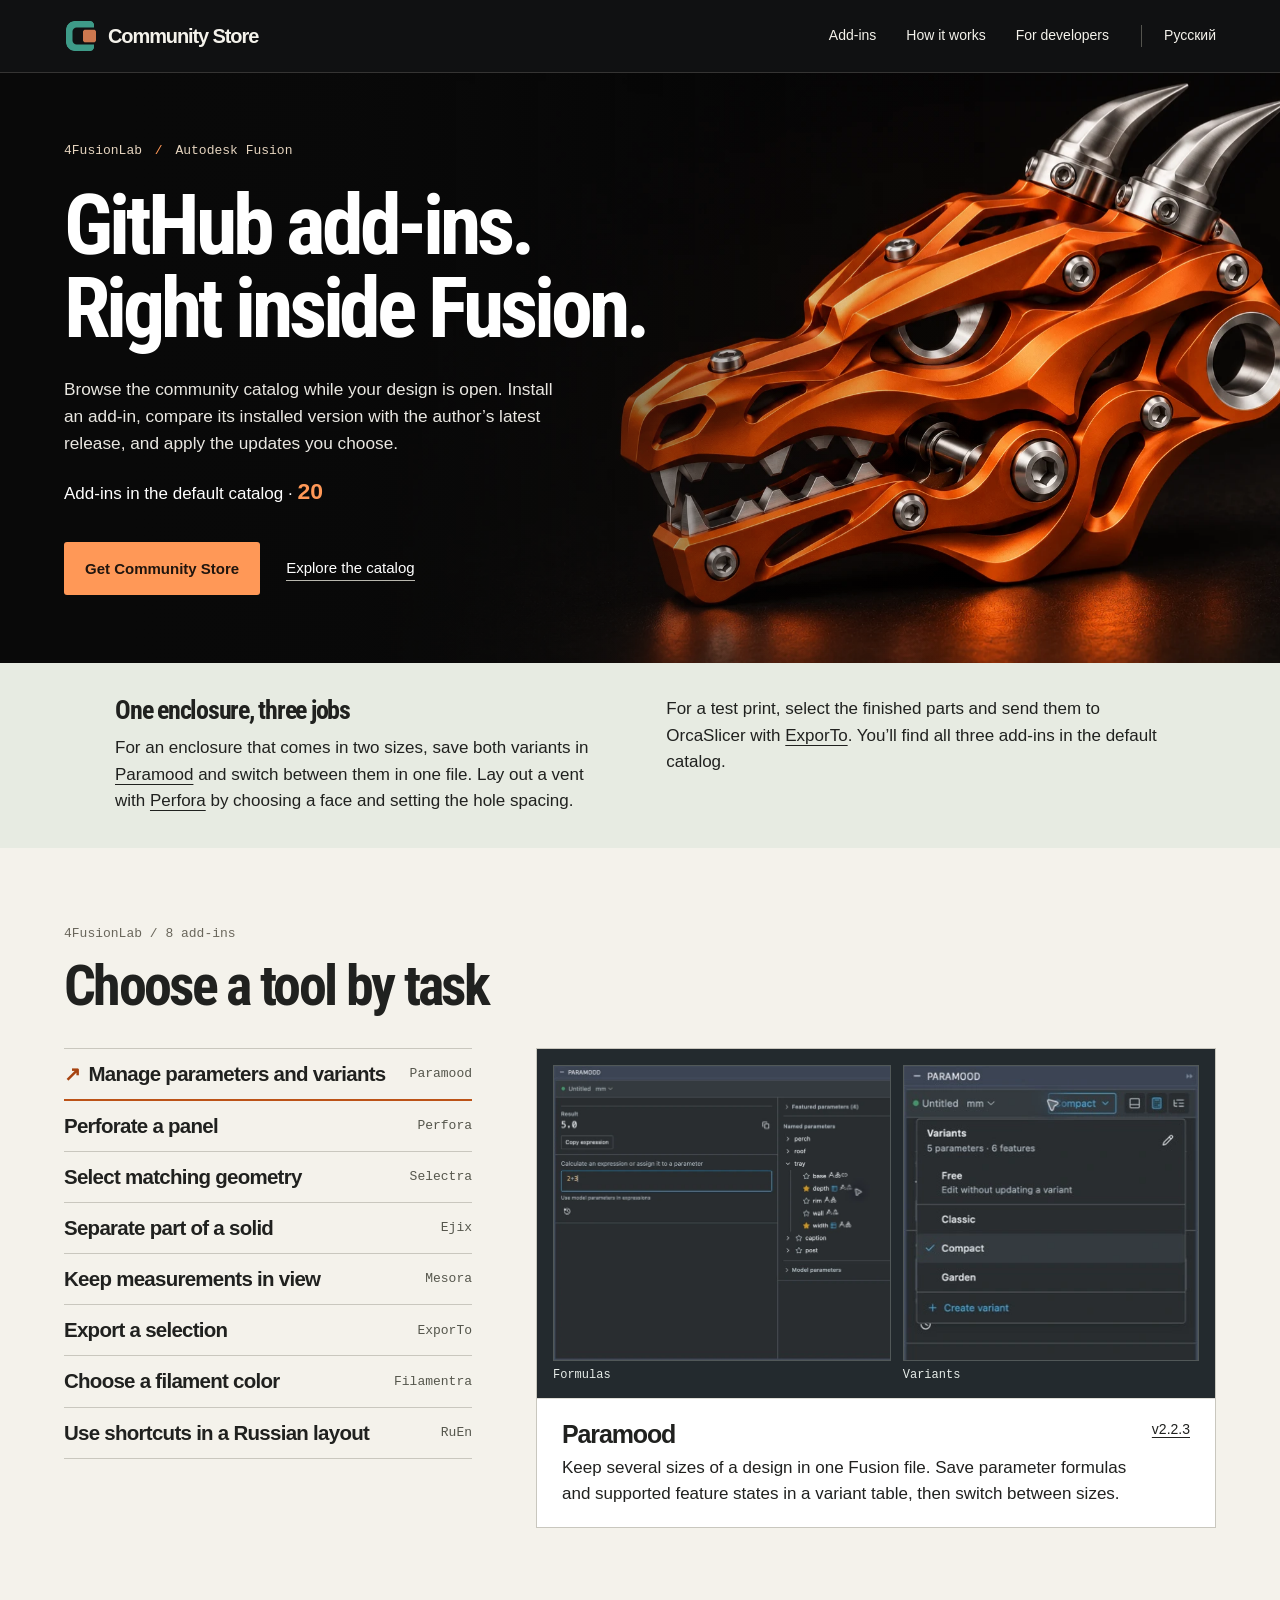
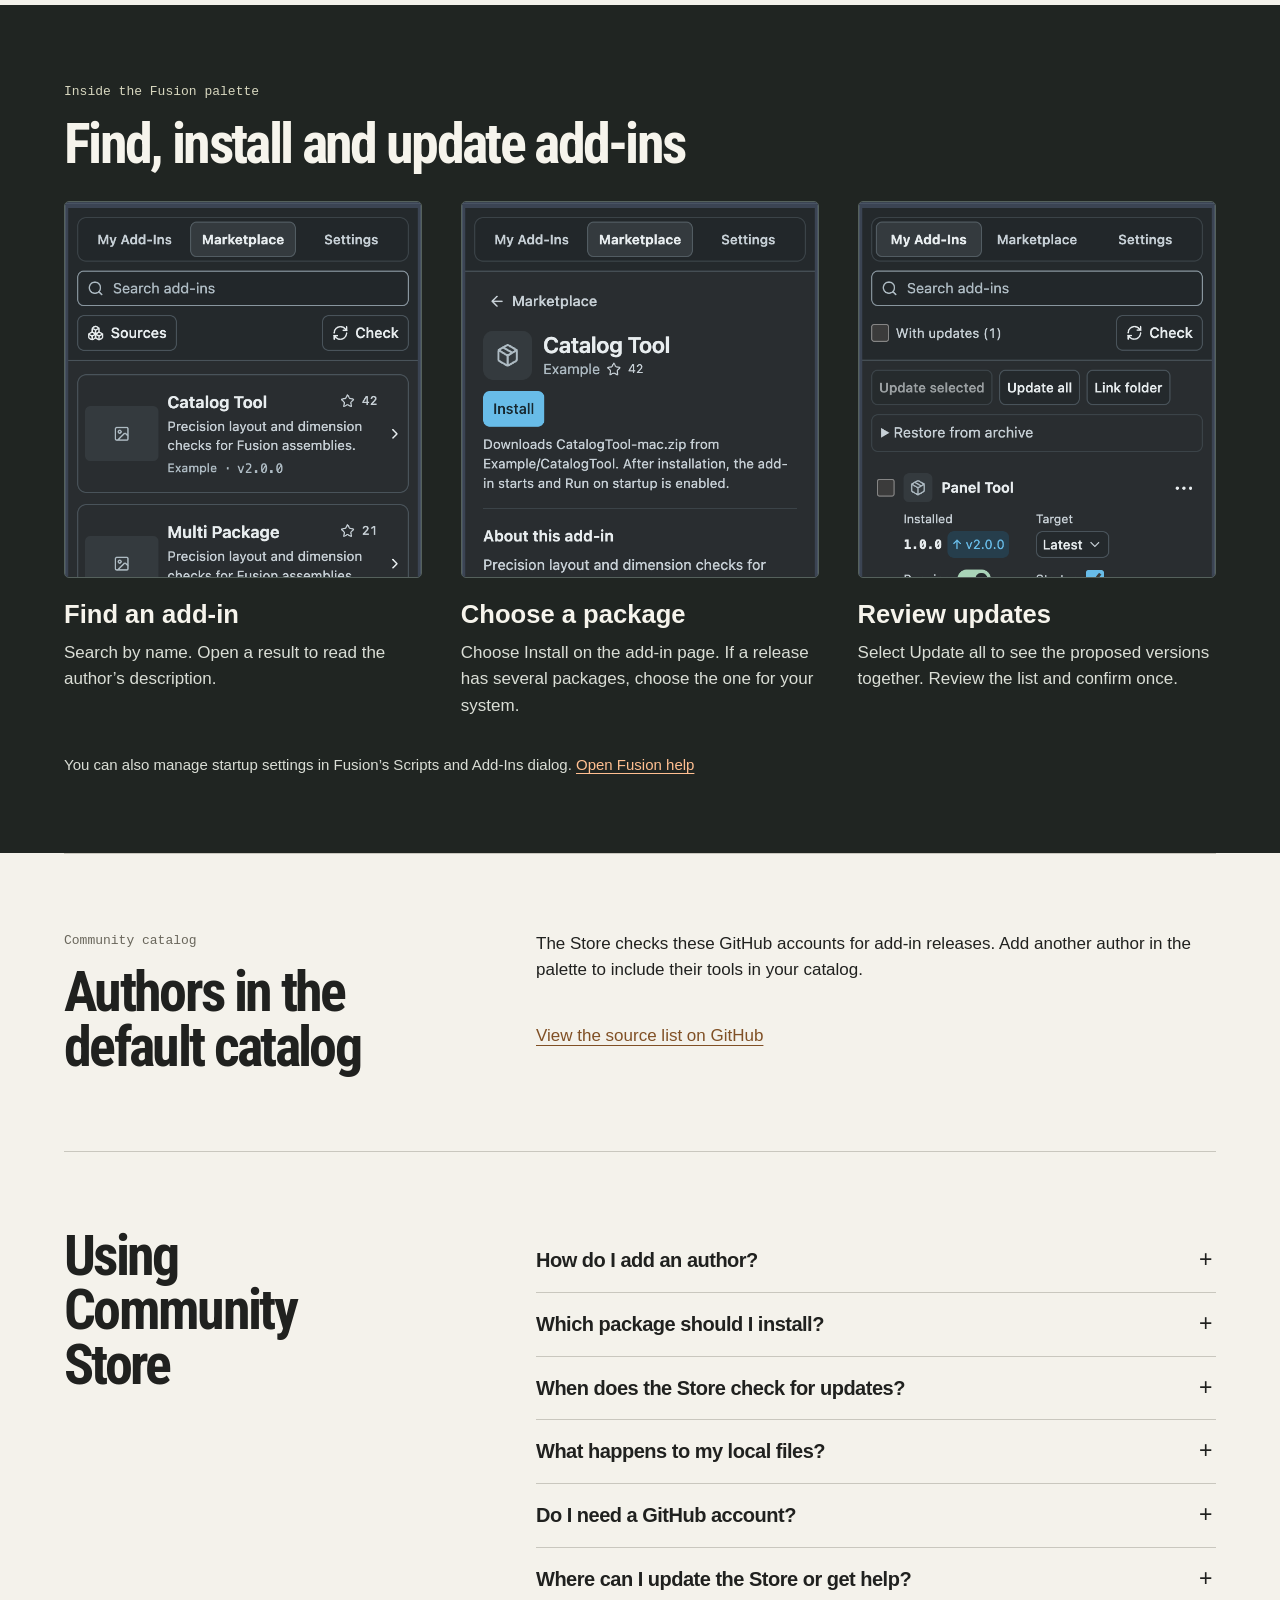
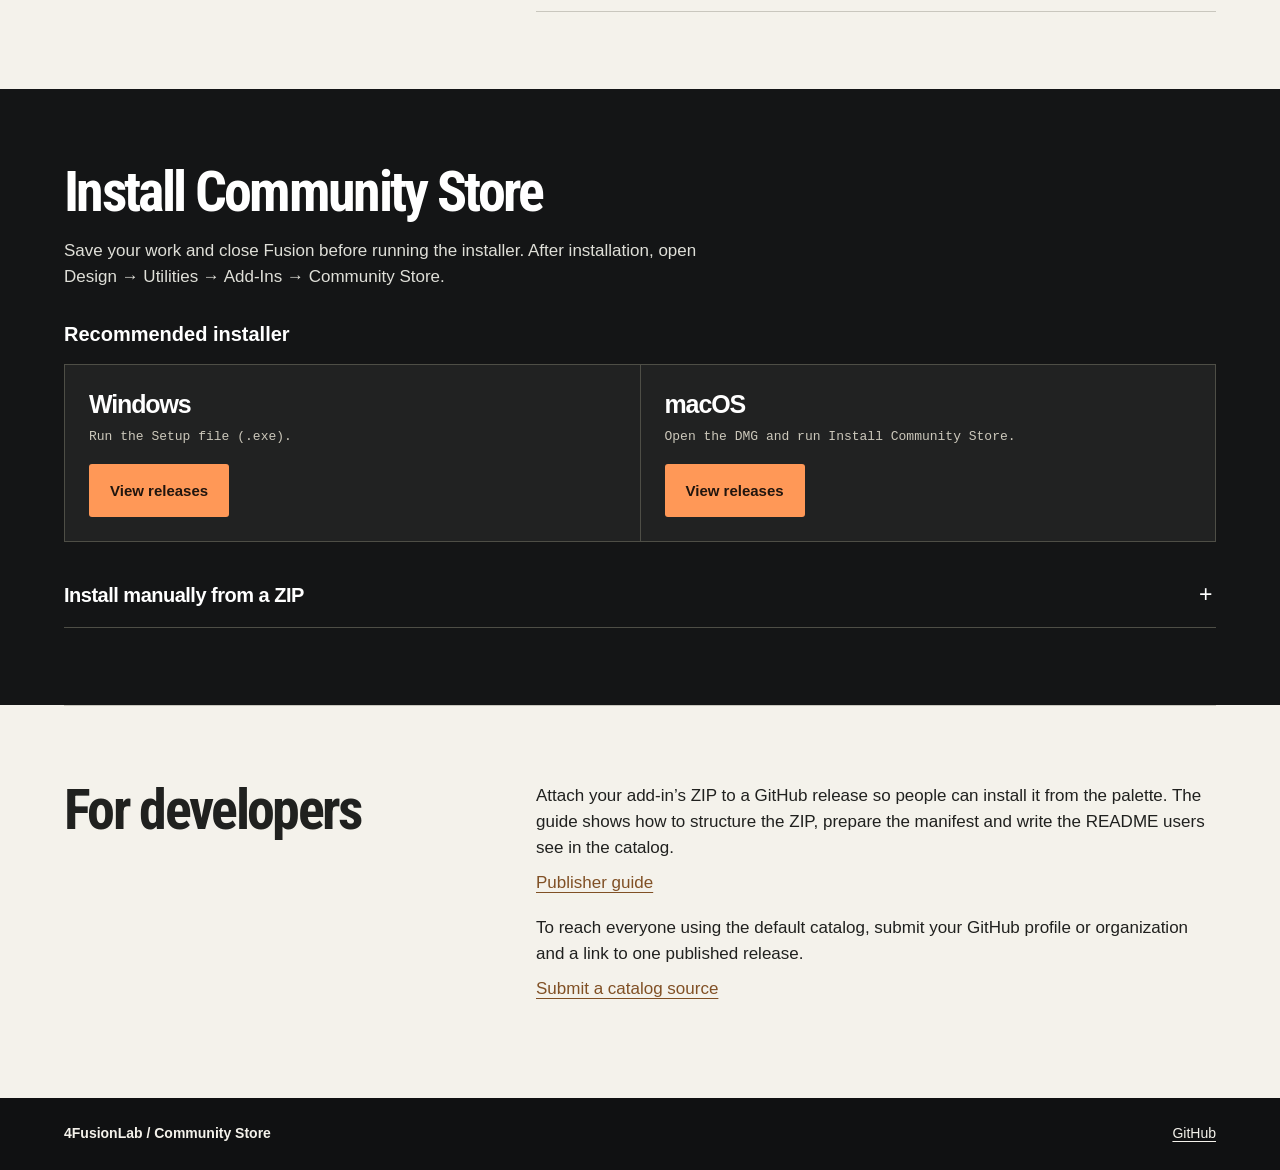
==== docs/pages/index.html @ 81c154c0 "feat!: launch Community Store 1.0" ====
<!doctype html>
<html lang="en">
    <head>
        <meta charset="utf-8" />
        <meta name="viewport" content="width=device-width,initial-scale=1" />
        <title>Community Store — Add-ins for Autodesk Fusion</title>
        <meta
            name="description"
            content="Discover community add-ins for Autodesk Fusion. Install stable releases from GitHub, compare versions and update your tools together in the Community Store palette."
        />
        <link
            rel="canonical"
            href="https://4fusionlab.github.io/CommunityStore/"
        />
        <link
            rel="alternate"
            hreflang="en"
            href="https://4fusionlab.github.io/CommunityStore/"
        />
        <link
            rel="alternate"
            hreflang="ru"
            href="https://4fusionlab.github.io/CommunityStore/ru/"
        />
        <link
            rel="alternate"
            hreflang="x-default"
            href="https://4fusionlab.github.io/CommunityStore/"
        />
        <meta property="og:type" content="website" />
        <meta property="og:locale" content="en_US" />
        <meta
            property="og:title"
            content="Community Store — Add-ins for Autodesk Fusion"
        />
        <meta
            property="og:description"
            content="Discover community add-ins for Autodesk Fusion. Install stable releases from GitHub, compare versions and update your tools together in the Community Store palette."
        />
        <meta
            property="og:url"
            content="https://4fusionlab.github.io/CommunityStore/"
        />
        <meta
            property="og:image"
            content="https://4fusionlab.github.io/CommunityStore/assets/share.jpg"
        />
        <meta name="twitter:card" content="summary_large_image" />
        <link rel="icon" href="assets/mark.png" />
        <link rel="stylesheet" href="style.css" />
        <script defer src="views.js"></script>
        <script type="application/ld+json">
            {
                "@context": "https://schema.org",
                "@type": "SoftwareApplication",
                "name": "Community Store",
                "applicationCategory": "DesignApplication",
                "url": "https://4fusionlab.github.io/CommunityStore/",
                "description": "Discover community add-ins for Autodesk Fusion. Install stable releases from GitHub, compare versions and update your tools together in the Community Store palette.",
                "inLanguage": "en",
                "publisher": {
                    "@type": "Organization",
                    "name": "4FusionLab",
                    "url": "https://github.com/4FusionLab"
                }
            }
        </script>
    </head>
    <body>
        <a class="skip" href="#main">Skip to content</a>
        <header>
            <div class="frame bar">
                <a class="brand" href="./"
                    ><img
                        src="assets/mark.png"
                        alt=""
                        width="34"
                        height="34"
                    />Community Store</a
                >
                <nav>
                    <a href="#tools">Add-ins</a><a href="#why">How it works</a
                    ><a href="#developers">For developers</a>
                </nav>
                <a class="language" href="ru/" hreflang="ru">Русский</a>
            </div>
        </header>
        <main id="main">
            <section class="hero">
                <img
                    class="heroArt"
                    src="assets/dragon-head.webp"
                    width="1536"
                    height="1024"
                    fetchpriority="high"
                    alt=""
                />
                <div class="frame heroContent">
                    <p class="author">
                        4FusionLab <span>/</span> Autodesk Fusion
                    </p>
                    <h1>GitHub add-ins.<br />Right inside Fusion.</h1>
                    <p class="lead">
                        Browse the community catalog while your design is open.
                        Install an add-in, compare its installed version with the
                        author’s latest release, and apply the updates you choose.
                    </p>
                    <p class="catalog-stat">
                        <a href="#sources"
                            >Add-ins in the default catalog ·
                            <strong data-catalog-count>20</strong></a
                        >
                    </p>
                    <div class="actions">
                        <a class="primary" href="#install"
                            >Get Community Store</a
                        ><a href="#community">Explore the catalog</a>
                    </div>
                </div>
            </section>
            <section class="community" id="community">
                <div class="frame block">
                    <div class="directory">
                        <div>
                            <h2>One enclosure, three jobs</h2>
                            <p>
                                For an enclosure that comes in two sizes, save both
                                variants in <a href="#paramood">Paramood</a> and switch between them in one file. Lay out a vent
                                with
                                <a href="#perfora">Perfora</a> by choosing a face and setting the hole spacing.
                            </p>
                        </div>
                        <div>
                            <p>
                                For a test print, select the finished parts and send
                                them to OrcaSlicer with
                                <a href="#exporto">ExporTo</a>. You’ll find all three add-ins in the default
                                catalog.
                            </p>
                        </div>
                    </div>
                </div>
            </section>
            <section class="block frame tools" id="tools">
                <div class="sectionIntro">
                    <p class="label">4FusionLab / 8 add-ins</p>
                    <h2>Choose a tool by task</h2>
                </div>
                <div class="explorer">
                    <div class="choices">
                        <a href="#paramood" data-project="paramood"
                            ><b>Manage parameters and variants</b
                            ><small>Paramood</small></a
                        ><a href="#perfora" data-project="perfora"
                            ><b>Perforate a panel</b><small>Perfora</small></a
                        ><a href="#selectra" data-project="selectra"
                            ><b>Select matching geometry</b
                            ><small>Selectra</small></a
                        ><a href="#ejix" data-project="ejix"
                            ><b>Separate part of a solid</b
                            ><small>Ejix</small></a
                        ><a href="#mesora" data-project="mesora"
                            ><b>Keep measurements in view</b
                            ><small>Mesora</small></a
                        ><a href="#exporto" data-project="exporto"
                            ><b>Export a selection</b><small>ExporTo</small></a
                        ><a href="#filamentra" data-project="filamentra"
                            ><b>Choose a filament color</b
                            ><small>Filamentra</small></a
                        ><a href="#ruen" data-project="ruen"
                            ><b>Use shortcuts in a Russian layout</b
                            ><small>RuEn</small></a
                        >
                    </div>
                    <div class="projects">
                        <article id="paramood" class="project">
                            <div class="paramood-pair">
                                <figure>
                                    <img
                                        loading="lazy"
                                        src="assets/paramood.webp"
                                        alt="Parameter editor"
                                    />
                                    <figcaption>Formulas</figcaption>
                                </figure>
                                <figure>
                                    <img
                                        loading="lazy"
                                        src="assets/paramood-variants.webp"
                                        alt="Saved model variants"
                                    />
                                    <figcaption>Variants</figcaption>
                                </figure>
                            </div>
                            <div class="caption">
                                <div>
                                    <h3>Paramood</h3>
                                    <p>
                                        Keep several sizes of a design in one Fusion
                                        file. Save parameter formulas and supported
                                        feature states in a variant table, then switch
                                        between sizes.
                                    </p>
                                </div>
                                <a
                                    href="https://github.com/4FusionLab/Paramood/releases/tag/v2.2.3"
                                    aria-label="Paramood v2.2.3 release on GitHub"
                                    >v2.2.3</a
                                >
                            </div>
                        </article>
                        <article id="perfora" class="project">
                            <div class="cad">
                                <img
                                    loading="lazy"
                                    src="assets/perfora.webp"
                                    alt="Panel with a repeating perforation pattern"
                                />
                            </div>
                            <div class="caption">
                                <div>
                                    <h3>Perfora</h3>
                                    <p>
                                        Create a ventilation grille on a panel face. Set
                                        the spacing, web thickness and edge clearance,
                                        then compare honeycomb and Voronoi patterns.
                                    </p>
                                </div>
                                <a
                                    href="https://github.com/4FusionLab/Perfora/releases/tag/v1.2.2"
                                    aria-label="Perfora v1.2.2 release on GitHub"
                                    >v1.2.2</a
                                >
                            </div>
                        </article>
                        <article id="selectra" class="project">
                            <div class="cad">
                                <img
                                    loading="lazy"
                                    src="assets/selectra.webp"
                                    alt="Matching geometry selected in Fusion"
                                />
                            </div>
                            <div class="caption">
                                <div>
                                    <h3>Selectra</h3>
                                    <p>
                                        Select the wall of one hole to find similar
                                        faces throughout the model. For contour work,
                                        follow connected edges across bodies to select a
                                        closed loop.
                                    </p>
                                </div>
                                <a
                                    href="https://github.com/4FusionLab/Selectra/releases/tag/v1.1.2"
                                    aria-label="Selectra v1.1.2 release on GitHub"
                                    >v1.1.2</a
                                >
                            </div>
                        </article>
                        <article id="ejix" class="project">
                            <div class="ejixSketch">
                                <canvas
                                    width="740"
                                    height="300"
                                    aria-label="Cube with a half-depth blind pocket and its extracted core"
                                    role="img"
                                ></canvas
                                ><label
                                    >Lift the core out of the pocket<input
                                        data-separation
                                        type="range"
                                        min="0"
                                        max="100"
                                        value="90"
                                /></label>
                            </div>
                            <div class="caption">
                                <div>
                                    <h3>Ejix</h3>
                                    <p>
                                        Extract a solid from a closed profile at a depth
                                        you specify. Here the cut reaches halfway into
                                        the cube, leaving a blind pocket and a matching
                                        core.
                                    </p>
                                </div>
                                <a
                                    href="https://github.com/4FusionLab/Ejix/releases/tag/v1.1.0"
                                    aria-label="Ejix v1.1.0 release on GitHub"
                                    >v1.1.0</a
                                >
                            </div>
                        </article>
                        <article id="mesora" class="project">
                            <div class="graphic mesora" aria-hidden="true">
                                ⌀ 24 <i>mm</i>
                            </div>
                            <div class="caption">
                                <div>
                                    <h3>Mesora</h3>
                                    <p>
                                        Pin reference dimensions to model geometry and
                                        choose which to display. Distances, angles and
                                        diameters update as the model changes.
                                    </p>
                                </div>
                                <a
                                    href="https://github.com/4FusionLab/Mesora/releases/tag/v1.1.1"
                                    aria-label="Mesora v1.1.1 release on GitHub"
                                    >v1.1.1</a
                                >
                            </div>
                        </article>
                        <article id="exporto" class="project">
                            <div class="graphic exporto" aria-hidden="true">
                                STEP <i> / </i> 3MF
                            </div>
                            <div class="caption">
                                <div>
                                    <h3>ExporTo</h3>
                                    <p>
                                        Right-click selected bodies to open a 3MF in
                                        OrcaSlicer, send an STL to Blender or save a
                                        STEP file for another CAD system. Export bodies
                                        together to preserve their relative positions.
                                    </p>
                                </div>
                                <a
                                    href="https://github.com/4FusionLab/ExporTo/releases/tag/v1.2.1"
                                    aria-label="ExporTo v1.2.1 release on GitHub"
                                    >v1.2.1</a
                                >
                            </div>
                        </article>
                        <article id="filamentra" class="project">
                            <div class="graphic filamentra" aria-hidden="true">
                                <span class="swatches"
                                    ><i></i><i></i><i></i><i></i
                                ></span>
                            </div>
                            <div class="caption">
                                <div>
                                    <h3>Filamentra</h3>
                                    <p>
                                        Find a filament color by manufacturer and
                                        product line. Add the appearance to your design
                                        and apply it to selected geometry.
                                    </p>
                                </div>
                                <a
                                    href="https://github.com/4FusionLab/Filamentra/releases/tag/v0.2.0"
                                    aria-label="Filamentra v0.2.0 release on GitHub"
                                    >v0.2.0</a
                                >
                            </div>
                        </article>
                        <article id="ruen" class="project">
                            <div class="graphic ruen" aria-hidden="true">
                                <kbd>Д</kbd> → <kbd>L</kbd>
                            </div>
                            <div class="caption">
                                <div>
                                    <h3>RuEn</h3>
                                    <p>
                                        Press the same physical key to run an assigned
                                        Fusion letter shortcut while typing in Russian.
                                    </p>
                                </div>
                                <a
                                    href="https://github.com/4FusionLab/RuEn/releases/tag/v1.1.2"
                                    aria-label="RuEn v1.1.2 release on GitHub"
                                    >v1.1.2</a
                                >
                            </div>
                        </article>
                    </div>
                </div>
            </section>
            <section class="band" id="why">
                <div class="frame block">
                    <p class="label">Inside the Fusion palette</p>
                    <h2>Find, install and update add-ins</h2>
                    <div class="palette-tour">
                        <figure>
                            <div class="palette-frame">
                                <img
                                    loading="lazy"
                                    src="assets/palette-catalog-en.webp"
                                    width="640"
                                    height="750"
                                    alt="Catalog search results in the Fusion palette"
                                />
                            </div>
                            <figcaption>
                                <h3>Find an add-in</h3>
                                <p>
                                    Search by name. Open a result to read the
                                    author’s description.
                                </p>
                            </figcaption>
                        </figure>
                        <figure>
                            <div class="palette-frame">
                                <img
                                    loading="lazy"
                                    src="assets/palette-single-install-en.webp"
                                    width="640"
                                    height="705"
                                    alt="Add-in details and installation controls"
                                />
                            </div>
                            <figcaption>
                                <h3>Choose a package</h3>
                                <p>
                                    Choose Install on the add-in page. If a
                                    release has several packages, choose the one
                                    for your system.
                                </p>
                            </figcaption>
                        </figure>
                        <figure>
                            <div class="palette-frame">
                                <img
                                    loading="lazy"
                                    src="assets/palette-installed-en.webp"
                                    width="640"
                                    height="765"
                                    alt="Installed add-ins with versions and startup settings"
                                />
                            </div>
                            <figcaption>
                                <h3>Review updates</h3>
                                <p>
                                    Select Update all to see the proposed versions
                                    together. Review the list and confirm once.
                                </p>
                            </figcaption>
                        </figure>
                    </div>
                    <p class="native-note">
                        You can also manage startup settings in Fusion’s Scripts and
                        Add-Ins dialog.
                        <a
                            href="https://help.autodesk.com/cloudhelp/ENU/Fusion-Model/files/SLD-ADD-IN-TOOLS.htm"
                            >Open Fusion help</a
                        >
                    </p>
                </div>
            </section>
            <section class="frame block info" id="sources">
                <div>
                    <p class="label">Community catalog</p>
                    <h2>Authors in the default catalog</h2>
                </div>
                <div>
                    <p>
                        The Store checks these GitHub accounts for add-in releases.
                        Add another author in the palette to include their tools in
                        your catalog.
                    </p>
                    <ul data-owners></ul>
                    <a
                        data-source-config
                        href="https://raw.githubusercontent.com/4FusionLab/CommunityStore/refs/heads/main/trusted-stores.json"
                        >View the source list on GitHub</a
                    >
                </div>
            </section>
            <section class="frame block info">
                <div><h2>Using Community Store</h2></div>
                <div>
                    <details>
                        <summary>How do I add an author?</summary>
                        <p>
                            Paste a GitHub profile, organization or repository URL
                            into Sources. Any of these connects the entire account.
                            Browse its add-ins, screenshots and READMEs in the
                            palette.
                        </p>
                    </details>
                    <details>
                        <summary>Which package should I install?</summary>
                        <p>
                            Choose a stable release. The palette marks packages for
                            your operating system and checks the digest, version and
                            add-in ID where available. You can open prereleases on
                            GitHub.
                        </p>
                    </details>
                    <details>
                        <summary>When does the Store check for updates?</summary>
                        <p>
                            By default, the Store checks at Fusion startup and every
                            30 minutes, even with the palette closed. Change the
                            interval in Settings. When you apply updates, you can see
                            the result for each add-in.
                        </p>
                    </details>
                    <details>
                        <summary>What happens to my local files?</summary>
                        <p>
                            Updating a Store-managed add-in backs up its previous
                            folder. Unlinking a repository leaves its files in place.
                            To recover an archived add-in, copy its folder to a
                            permanent location and link it again in Fusion.
                        </p>
                    </details>
                    <details>
                        <summary>Do I need a GitHub account?</summary>
                        <p>
                            You can browse, install and update public add-ins while
                            signed out. Signing in uses your account’s GitHub API
                            quota.
                        </p>
                    </details>
                    <details>
                        <summary>Where can I update the Store or get help?</summary>
                        <p>
                            Open Settings to check for Store updates, export
                            diagnostic logs or replay the first-run guide. To report
                            a problem with an add-in or source, open its entry in the
                            palette.
                        </p>
                    </details>
                </div>
            </section>
            <section id="install" class="installBand">
                <div class="frame block">
                    <h2>Install Community Store</h2>
                    <p>
                        Save your work and close Fusion before running the
                        installer. After installation, open Design → Utilities →
                        Add-Ins → Community Store.
                    </p>
                    <h3 class="method">Recommended installer</h3>
                    <div class="downloads">
                        <div class="platform">
                            <strong>Windows</strong
                            ><small>Run the Setup file (.exe).</small
                            ><a
                                href="https://github.com/4FusionLab/CommunityStore/releases"
                                data-installer="CommunityStore-Windows-Setup.exe"
                                data-download="Download EXE"
                                >View releases</a
                            >
                        </div>
                        <div class="platform">
                            <strong>macOS</strong
                            ><small
                                >Open the DMG and run Install Community
                                Store.</small
                            ><a
                                href="https://github.com/4FusionLab/CommunityStore/releases"
                                data-installer="CommunityStore-macOS.dmg"
                                data-download="Download DMG"
                                >View releases</a
                            >
                        </div>
                    </div>

                    <details class="manual-guide">
                        <summary>Install manually from a ZIP</summary>
                        <ol>
                            <li>
                                <strong>Unpack the archive</strong
                                ><span
                                    >Download the Community Store ZIP attached to a
                                    stable release. Extract it to a permanent
                                    location.</span
                                >
                            </li>
                            <li>
                                <strong>Link the folder in Fusion</strong
                                ><span
                                    >Open
                                    <b
                                        >Utilities → Add-Ins → Scripts and
                                        Add-Ins</b
                                    >. Click <b>+</b> and select the
                                    <code>CommunityStore</code> folder
                                    containing
                                    <code>CommunityStore.manifest</code> and
                                    <code>CommunityStore.py</code>.</span
                                >
                            </li>
                            <li>
                                <strong>Start the Store</strong
                                ><span
                                    >Click <b>Run</b> and enable
                                    <b>Run on Startup</b>. Open Community Store from the Add-Ins panel in
                                    Design.</span
                                >
                            </li>
                        </ol>
                        <a
                            class="manualZip"
                            data-zip
                            href="https://github.com/4FusionLab/CommunityStore/releases"
                            >Find the ZIP on GitHub</a
                        >
                    </details>
                </div>
            </section>
            <div class="frame">
                <section
                    class="info block"
                    id="developers"
                    aria-labelledby="developers-title"
                >
                    <div>
                        <h2 id="developers-title">For developers</h2>
                    </div>
                    <div>
                        <p>
                            Attach your add-in’s ZIP to a GitHub release so people
                            can install it from the palette. The guide shows how to
                            structure the ZIP, prepare the manifest and write the
                            README users see in the catalog.
                        </p>
                        <a href="publisher.html">Publisher guide</a>
                        <p>
                            To reach everyone using the default catalog, submit your
                            GitHub profile or organization and a link to one
                            published release.
                        </p>
                        <a
                            href="https://github.com/4FusionLab/CommunityStore/issues/new?template=request-source.yml"
                            >Submit a catalog source</a
                        >
                    </div>
                </section>
            </div>
        </main>
        <footer>
            <div class="frame bar">
                <b>4FusionLab / Community Store</b
                ><a href="https://github.com/4FusionLab/CommunityStore"
                    >GitHub</a
                >
            </div>
        </footer>
    </body>
</html>
---- docs/pages/style.css ----
@font-face {
    font-family: Workshop;
    src: url(assets/condensed.ttf) format("truetype");
    font-weight: 700;
    font-display: swap;
}
:root {
    --black: #101112;
    --cream: #f4f2eb;
    --orange: #ff9857;
    --line: #c9c7be;
    --ink: #20211f;
    --frame: 1350px;
    scroll-behavior: smooth;
    color: var(--ink);
    background: var(--cream);
    font:
        17px/1.55 "Helvetica Neue",
        Arial,
        sans-serif;
}
* {
    box-sizing: border-box;
}
body,
h1,
h2,
h3,
p,
figure {
    margin: 0;
}
img {
    max-width: 100%;
    display: block;
}
a {
    color: inherit;
    text-underline-offset: 0.22em;
}
button,
a,
summary {
    -webkit-tap-highlight-color: transparent;
}
a:focus-visible,
summary:focus-visible,
button:focus-visible {
    outline: 3px solid #3988ff;
    outline-offset: 4px;
}
.skip {
    position: absolute;
    z-index: 10;
    top: -90px;
    background: white;
    padding: 10px;
}
.skip:focus {
    top: 0;
}
.frame {
    width: min(90%, var(--frame));
    margin-inline: auto;
}
.bar {
    display: flex;
    align-items: center;
    min-height: 72px;
    gap: 32px;
}
header,
footer {
    background: var(--black);
    color: var(--cream);
}
header {
    border-bottom: 1px solid #353433;
}
.brand {
    display: flex;
    align-items: center;
    gap: 10px;
    font-size: 20px;
    letter-spacing: -0.055em;
    font-weight: 650;
    text-decoration: none;
}
nav {
    margin-left: auto;
    display: flex;
    gap: 30px;
}
nav a,
.language {
    font-size: 14px;
    text-decoration: none;
}
.language {
    padding-left: 22px;
    border-left: 1px solid #54544e;
}
nav a:hover,
.language:hover,
.actions > a:hover {
    text-decoration: underline;
}
.hero {
    background: #080808;
    color: white;
    position: relative;
    overflow: hidden;
    isolation: isolate;
}
.heroArt {
    position: absolute;
    right: -2%;
    top: 0;
    width: 74%;
    height: 100%;
    object-fit: cover;
    object-position: 55% 52%;
    z-index: -2;
    transform: translate3d(var(--px, 0px), var(--py, 0px), 0) scale(1.035);
    transition: transform 0.65s ease-out;
    animation: develop 1.35s ease-out;
}
.hero:after {
    content: "";
    position: absolute;
    inset: 0;
    z-index: -1;
    background: linear-gradient(
        90deg,
        #090909 10%,
        rgba(9, 9, 9, 0.96) 28%,
        rgba(9, 9, 9, 0.83) 36%,
        rgba(9, 9, 9, 0.18) 60%,
        transparent 77%
    );
}
.heroContent {
    min-height: clamp(590px, 46vw, 730px);
    display: flex;
    align-items: flex-start;
    justify-content: center;
    flex-direction: column;
    padding-block: 65px;
}
.author,
.label,
.status,
.choices small,
.platform small {
    font:
        13px/1.5 ui-monospace,
        SFMono-Regular,
        Consolas,
        monospace;
}
.author {
    color: #e5d4bf;
}
.author span {
    color: var(--orange);
    padding: 0 5px;
}
h1,
h2 {
    font-family: Workshop, "Arial Narrow", Arial, sans-serif;
    font-weight: 700;
    line-height: 0.98;
    letter-spacing: -0.048em;
    text-wrap: balance;
}
h1 {
    font-size: clamp(62px, 6.6vw, 104px);
    margin: 25px 0;
    animation: arrive 0.75s both;
}
.lead {
    max-width: 34em;
    width: 44%;
    color: #e9e7e1;
    font-size: clamp(16px, 1.35vw, 21px);
    animation: arrive 0.8s 0.08s both;
}
.actions {
    display: flex;
    flex-wrap: wrap;
    align-items: center;
    gap: 26px;
    margin-top: 32px;
    font-size: 15px;
    animation: arrive 0.8s 0.15s both;
}
.primary,
.platform a {
    display: inline-block;
    text-decoration: none;
    background: var(--orange);
    color: #20150e;
    padding: 15px 21px;
    border-radius: 3px;
    font-weight: 650;
}
.actions > a + a {
    text-decoration: none;
}
.primary:hover,
.platform a:hover {
    background: #ffb684;
}
.block,
.contrast {
    padding-block: clamp(52px, 6vw, 98px);
}
.label {
    color: #69665b;
    margin-bottom: 15px;
}
h2 {
    font-size: clamp(42px, 4.35vw, 72px);
}
.explorer,
.contrast,
.info {
    display: grid;
    grid-template-columns: minmax(0, 0.75fr) minmax(0, 1.25fr);
    gap: clamp(25px, 5vw, 100px);
}
.explorer {
    margin-top: 34px;
    align-items: start;
}
.choices {
    border-top: 1px solid var(--line);
}
.choices a {
    display: grid;
    grid-template-columns: 1fr auto;
    gap: 7px;
    align-items: center;
    padding: 20px 0;
    border-bottom: 1px solid var(--line);
    text-decoration: none;
    position: relative;
}
.choices b {
    font-size: clamp(18px, 1.6vw, 26px);
    line-height: 1.18;
    letter-spacing: -0.035em;
}
.choices small {
    color: #55564c;
}
.choices a[aria-current="true"] {
    border-bottom: 2px solid #bc5317;
}
.choices a[aria-current="true"] b:before {
    content: "↗";
    color: #a64310;
    margin-right: 0.4em;
}
.project {
    background: #fff;
    border: 1px solid var(--line);
}
.project + .project {
    margin-top: 16px;
}
.project[hidden] {
    display: none;
}
.project:where(:not([hidden])) {
    animation: reveal 0.38s ease-out;
}
.cad {
    background: white;
    overflow: hidden;
}
.cad img {
    width: 100%;
    height: clamp(245px, 23vw, 370px);
    object-fit: contain;
    transition: transform 0.55s;
}
.cad:hover img {
    transform: scale(1.045);
}
.caption {
    display: flex;
    gap: 20px;
    align-items: flex-start;
    padding: 20px 25px;
    border-top: 1px solid #deddd6;
}
.caption h3,
.argument h3,
.platform strong {
    font-size: 25px;
    line-height: 1.2;
    letter-spacing: -0.045em;
}
.caption p {
    margin-top: 6px;
}
.caption a {
    margin-left: auto;
    white-space: nowrap;
    font-size: 14px;
}
.band {
    background: #202522;
    color: #f6f4ec;
}
.band .label {
    color: #d7d7bf;
}
.argument > p {
    max-width: 56ch;
    margin-top: 10px;
    color: #daded6;
}
.argument > a {
    font-size: 14px;
    display: inline-block;
    margin-top: 10px;
    color: #b8d3c0;
}
.argument h3:not(:first-child) {
    margin-top: 30px;
    color: var(--orange);
}
.argument .proof {
    border-left: 2px solid var(--orange);
    padding-left: 16px;
    margin-top: 19px;
    font-size: 15px;
    color: #fff;
}
.info {
    border-top: 1px solid var(--line);
}
.info h2 {
    max-width: 12ch;
}
details {
    border-bottom: 1px solid var(--line);
}
summary {
    position: relative;
    cursor: pointer;
    list-style: none;
    padding: 19px 35px 19px 0;
    font-weight: 600;
    font-size: 20px;
    letter-spacing: -0.025em;
    line-height: 1.24;
}
summary::-webkit-details-marker {
    display: none;
}
summary:after {
    content: "+";
    position: absolute;
    right: 4px;
    top: 16px;
    font-size: 23px;
    font-weight: 400;
}
details[open] > summary:after {
    content: "−";
}
details p,
details ol {
    padding-bottom: 20px;
}
details[open] > p {
    animation: arrive 0.25s ease-out;
}
.installBand {
    background: #141516;
    color: white;
}
.installBand h2 {
    max-width: 21ch;
}
.installBand h2 + p {
    margin-top: 18px;
    max-width: 68ch;
    color: #dfdfd8;
}
.downloads {
    display: grid;
    grid-template-columns: repeat(2, minmax(0, 1fr));
    gap: 1px;
    margin-top: 27px;
    background: #4e4e46;
    border: 1px solid #4e4e46;
}
.platform {
    padding: 24px;
    background: #212222;
    display: grid;
    justify-items: start;
    gap: 8px;
}
.platform small {
    color: #ccc8bb;
}
.platform a {
    margin-top: 10px;
    font-size: 15px;
}
.status {
    color: #d3cebf;
    margin: 15px 0;
}
.installBand details {
    border-color: #4e4e46;
}
.installBand li {
    margin-block: 6px;
}
.manualZip {
    color: #ffc39b;
    display: inline-block;
    margin-bottom: 18px;
}
.info a {
    display: inline-block;
    margin: 8px 0 19px;
    color: #805025;
}
footer .bar {
    justify-content: space-between;
    font-size: 14px;
}
@keyframes develop {
    from {
        filter: brightness(0.55);
        scale: 1.025;
    }
    to {
        filter: brightness(1);
        scale: 1;
    }
}
@keyframes arrive {
    from {
        opacity: 0;
        transform: translateY(12px);
    }
    to {
        opacity: 1;
        transform: translateY(0);
    }
}
@keyframes reveal {
    from {
        opacity: 0.4;
        transform: translateY(5px);
    }
    to {
        opacity: 1;
        transform: none;
    }
}
@media (max-width: 890px) {
    .bar {
        gap: 18px;
    }
    nav {
        gap: 15px;
    }
    .heroContent {
        min-height: 535px;
    }
    .actions {
        gap: 16px;
        max-width: 48%;
    }
    .explorer,
    .contrast,
    .info {
        grid-template-columns: 0.85fr 1.15fr;
        gap: 25px;
    }
    .choices a {
        grid-template-columns: 1fr;
    }
}
@media (max-width: 690px) {
    .frame {
        width: calc(100% - 36px);
    }
    .bar {
        min-height: 60px;
        justify-content: space-between;
    }
    nav {
        display: none;
    }
    .language {
        border: 0;
    }
    .brand {
        font-size: 18px;
    }
    .heroContent {
        min-height: 0;
        padding: 32px 0 62vw;
        position: relative;
    }
    .heroArt {
        top: auto;
        bottom: -3%;
        right: -2%;
        width: 100%;
        height: 56%;
        object-position: center 48%;
    }
    .hero:after {
        background: linear-gradient(
            180deg,
            #090909 27%,
            rgba(9, 9, 9, 0.94) 42%,
            rgba(9, 9, 9, 0.1) 66%,
            transparent 80%
        );
    }
    h1 {
        font-size: clamp(46px, 9.7vw, 70px);
        margin: 17px 0;
    }
    .lead {
        width: 100%;
        max-width: 34em;
        font-size: 16px;
    }
    .actions {
        max-width: 100%;
        margin-top: 20px;
        gap: 13px;
        font-size: 14px;
    }
    .primary {
        padding: 12px 14px;
    }
    .explorer,
    .contrast,
    .info {
        grid-template-columns: 1fr;
        gap: 22px;
    }
    .explorer {
        margin-top: 20px;
    }
    .choices {
        display: flex;
        flex-wrap: wrap;
        border: 0;
        gap: 4px 15px;
    }
    .choices a {
        padding: 8px 0;
        display: flex;
        flex-direction: column;
        align-items: flex-start;
    }
    .choices b {
        font-size: 15px;
    }
    .choices small {
        font-size: 12px;
    }
    .cad img {
        height: 245px;
    }
    .caption {
        padding: 16px;
    }
    .caption p,
    .info p,
    .argument p {
        font-size: 16px;
    }
    .block,
    .contrast {
        padding-block: 44px;
    }
    .platform {
        padding: 16px;
    }
    .platform a {
        padding: 10px;
        font-size: 14px;
    }
    .platform small {
        font-size: 12px;
    }
    .info h2 {
        max-width: none;
    }
}
@media (prefers-reduced-motion: reduce) {
    :root {
        scroll-behavior: auto;
    }
    *,
    *:before,
    *:after {
        animation: none !important;
        transition: none !important;
    }
    .heroArt,
    .cad:hover img {
        transform: none;
    }
}
.method {
    font-size: 20px;
    margin-top: 28px;
}
.method + .downloads {
    margin-top: 14px;
}
.guide {
    max-width: 900px;
    padding-block: 40px;
}
.guide h1 {
    font-size: clamp(40px, 6vw, 72px);
}
.guide h2 {
    font-size: 34px;
    margin: 32px 0 14px;
}
.guide p,
.guide li {
    margin-block: 10px;
}
.guide pre {
    overflow: auto;
    padding: 16px;
    background: #e7e5dc;
}
.guide {
    overflow-wrap: anywhere;
}
.contrast {
    align-items: start;
}

.compare {
    position: relative;
    --split: 50%;
    background: #fafafa;
}
.compare img {
    object-fit: cover;
    object-position: center;
}
.compare:hover img {
    transform: none;
}
.compare .before {
    position: absolute;
    inset: 0;
    clip-path: inset(0 calc(100% - var(--split)) 0 0);
}
.divider {
    position: absolute;
    left: var(--split);
    inset-block: 0;
    border-left: 2px solid #171819;
    pointer-events: none;
}
.divider b {
    position: absolute;
    top: 50%;
    left: -1px;
    transform: translate(-50%, -50%);
    background: var(--orange);
    color: #231910;
    border: 1px solid #22180b;
    border-radius: 50%;
    height: 36px;
    width: 36px;
    display: grid;
    place-items: center;
}
.compare input {
    position: absolute;
    inset: 0;
    opacity: 0;
    cursor: ew-resize;
    margin: 0;
    width: 100%;
    height: 100%;
    direction: ltr;
    touch-action: pan-y;
}
.compare:focus-within {
    outline: 3px solid #3988ff;
    outline-offset: -3px;
}
.compareLabels {
    display: flex;
    justify-content: space-between;
    gap: 12px;
    padding: 7px 14px;
    font:
        12px/1.5 ui-monospace,
        monospace;
    color: #484a43;
    border-top: 1px solid #deddd6;
}
.compare:has(input[hidden]) .divider {
    display: none;
}
.compare img {
    object-fit: contain;
}
.project[hidden] + .project {
    margin-top: 0;
}
.community {
    background: #e7ebe2;
}
.directory {
    margin-top: 42px;
    display: grid;
    grid-template-columns: 1fr 1fr;
    gap: 5%;
    max-width: 1050px;
    margin-inline: auto;
}
.directory h2 {
    font-size: 26px;
    line-height: 1.12;
    margin-bottom: 10px;
}
.graphic,
.ejixSketch {
    background: #e2ebe0;
}
.graphic {
    height: clamp(200px, 23vw, 360px);
    display: flex;
    align-items: center;
    justify-content: center;
    gap: 0.25em;
    font:
        700 clamp(46px, 6vw, 95px) Workshop,
        sans-serif;
    color: #16483b;
}
.graphic i {
    font-size: 0.48em;
    font-style: normal;
}
.graphic kbd {
    background: #fff7df;
    border: 1px solid #838b80;
    border-radius: 9px;
    box-shadow: 0 6px #87998c;
    padding: 0 0.35em;
}
.swatches {
    display: flex;
}
.swatches i {
    width: clamp(48px, 5vw, 76px);
    aspect-ratio: 1;
    border-radius: 50%;
    background: #ecaa51;
    margin-left: -8px;
}
.swatches i:nth-child(2) {
    background: #ed7e60;
}
.swatches i:nth-child(3) {
    background: #947d96;
}
.swatches i:nth-child(4) {
    background: #5f8592;
}
.ejixSketch canvas {
    width: 100%;
    height: auto;
    display: block;
}
.ejixSketch label {
    display: grid;
    justify-content: center;
    text-align: center;
    gap: 6px;
    padding: 8px 10px 18px;
    font:
        13px ui-monospace,
        monospace;
}
.ejixSketch input {
    width: 220px;
    accent-color: #1d6351;
}
.project:has(img[src$="paramood.webp"]) .cad {
    background: #242529;
}
.tools .choices a {
    padding-block: 13px;
}
@media (max-width: 690px) {
    .directory {
        grid-template-columns: 1fr;
        gap: 12px;
    }
    .directory {
        margin-top: 26px;
    }
    .tools .choices {
        display: grid;
        grid-template-columns: 1fr 1fr;
    }
    .choices small {
        white-space: normal;
    }
}

.updates-intro {
    margin: 24px 0 10px;
    color: #daded6;
    max-width: 42ch;
}
.fusion-help {
    color: #b8d3c0;
    font-size: 14px;
}
.update-steps {
    margin: 0;
    padding: 0;
    list-style: none;
    counter-reset: step;
}
.update-steps li {
    counter-increment: step;
    position: relative;
    border-top: 1px solid #58615a;
    padding: 18px 0 22px 42px;
}
.update-steps li::before {
    content: counter(step, decimal-leading-zero);
    position: absolute;
    left: 0;
    top: 20px;
    color: var(--orange);
    font:
        14px/1.4 ui-monospace,
        monospace;
}
.update-steps h3 {
    font-size: clamp(20px, 2vw, 28px);
    line-height: 1.2;
    letter-spacing: -0.025em;
}
.update-steps p {
    margin-top: 8px;
    color: #daded6;
    max-width: 54ch;
}
.catalog-stat {
    margin-top: 18px;
}
.catalog-stat a {
    color: inherit;
    text-decoration: none;
}
.catalog-stat strong {
    color: var(--orange);
    font-size: 1.35em;
}
.catalog-stat small {
    display: block;
    color: #d3cfc8;
    font-size: 12px;
}
[data-owners] {
    display: flex;
    flex-wrap: wrap;
    gap: 6px 16px;
    list-style: none;
    padding: 0;
    margin: 16px 0;
}
[data-owners] a {
    margin: 0;
}
.update-example {
    display: grid;
    grid-template-columns: minmax(0, 1.12fr) minmax(0, 0.88fr);
    gap: 20px;
    align-items: center;
}
.update-shot {
    background: #30353a;
    border: 1px solid #596059;
    border-radius: 6px;
    overflow: hidden;
}
.update-shot img {
    width: 100%;
    height: auto;
}
.update-shot figcaption {
    padding: 10px 12px;
    font-size: 12px;
}
.update-shot figcaption a {
    display: block;
    color: #ffbc91;
}
.update-reading h3 {
    font-size: 22px;
    line-height: 1.15;
}
.update-reading p {
    font-size: 16px;
    margin-top: 16px;
    color: #daded6;
}
.update-reading strong {
    color: var(--orange);
}
@media (max-width: 1100px) {
    .update-example {
        grid-template-columns: 1fr;
    }
    .update-shot {
        max-width: 390px;
    }
}
.community .block {
    padding-block: clamp(24px, 2.6vw, 42px);
}
.community .directory {
    margin-block: 0;
}
.manual-guide {
    margin-top: 22px;
}
.manual-guide ol {
    list-style: none;
    counter-reset: manual;
    margin: 4px 0 20px;
    padding: 0;
    max-width: 78ch;
}
.manual-guide li {
    counter-increment: manual;
    display: grid;
    grid-template-columns: 28px 1fr;
    column-gap: 12px;
    padding: 13px 0;
    border-top: 1px solid #414541;
    overflow-wrap: anywhere;
}
.manual-guide li::before {
    content: counter(manual);
    color: var(--orange);
    font:
        16px/1.55 ui-monospace,
        monospace;
    grid-row: span 2;
}
.manual-guide li span {
    grid-column: 2;
    color: #d5d7d0;
    margin-top: 4px;
}
.manual-guide code {
    font-size: 0.9em;
}
.actions > a + a {
    border-bottom: 1px solid #b9b8af;
}
.paramood-pair {
    display: grid;
    grid-template-columns: 1.14fr 1fr;
    align-items: start;
    gap: 12px;
    padding: 16px;
    background: #232a2e;
    color: #e7ede9;
}
.paramood-pair figure {
    min-width: 0;
}
.paramood-pair img {
    width: 100%;
    aspect-ratio: 1.14;
    object-fit: cover;
    object-position: top left;
    border: 1px solid #515858;
}
.paramood-pair figure + figure img {
    aspect-ratio: 1;
    object-position: top;
}
.paramood-pair figcaption {
    padding: 7px 0 0;
    font:
        12px ui-monospace,
        monospace;
}
#perfora .cad img,
#selectra .cad img {
    height: auto;
    aspect-ratio: 1.95;
    object-fit: cover;
}
#ejix .ejixSketch canvas {
    width: 90%;
    margin: auto;
}
.project .graphic {
    height: clamp(150px, 18vw, 250px);
}
.mesora:before,
.mesora:after {
    content: "";
    flex: 1;
    border-block: 1px solid #698777;
    height: 7px;
    margin: 0 6%;
}
.graphic.exporto {
    color: #fbdbad;
    background: #283a39;
}
.filamentra .swatches {
    width: 78%;
    justify-content: center;
}
.filamentra .swatches i {
    width: 26%;
    border-radius: 4px;
    aspect-ratio: 0.82;
    transform: rotate(-7deg);
    box-shadow: 0 1px 5px #283c3420;
}
.graphic.ruen {
    background: #e7dfcb;
}
.graphic.ruen kbd {
    padding: 0.06em 0.38em;
}
.palette-tour {
    display: grid;
    grid-template-columns: repeat(3, minmax(0, 1fr));
    gap: clamp(20px, 3vw, 48px);
    margin-top: 30px;
}
.palette-frame {
    background: #272e32;
    aspect-ratio: 0.95;
    overflow: hidden;
    border: 1px solid #55615c;
    border-radius: 5px;
}
.palette-frame img {
    width: 100%;
    height: 100%;
    object-fit: cover;
    object-position: top;
}
.palette-tour figcaption {
    padding-top: 22px;
}
.palette-tour h3 {
    font-size: clamp(20px, 2vw, 28px);
    line-height: 1.15;
}
.palette-tour p,
.native-note {
    margin-top: 10px;
    color: #daded6;
}
.native-note {
    margin-top: 34px;
    max-width: 78ch;
    font-size: 15px;
}
.native-note a {
    color: #ffbf91;
}
@media (max-width: 690px) {
    .palette-tour {
        grid-template-columns: 1fr;
        gap: 32px;
    }
    .palette-frame {
        max-width: 440px;
    }
    .palette-tour figcaption {
        padding-top: 14px;
    }
    .paramood-pair {
        padding: 8px;
        gap: 6px;
    }
}
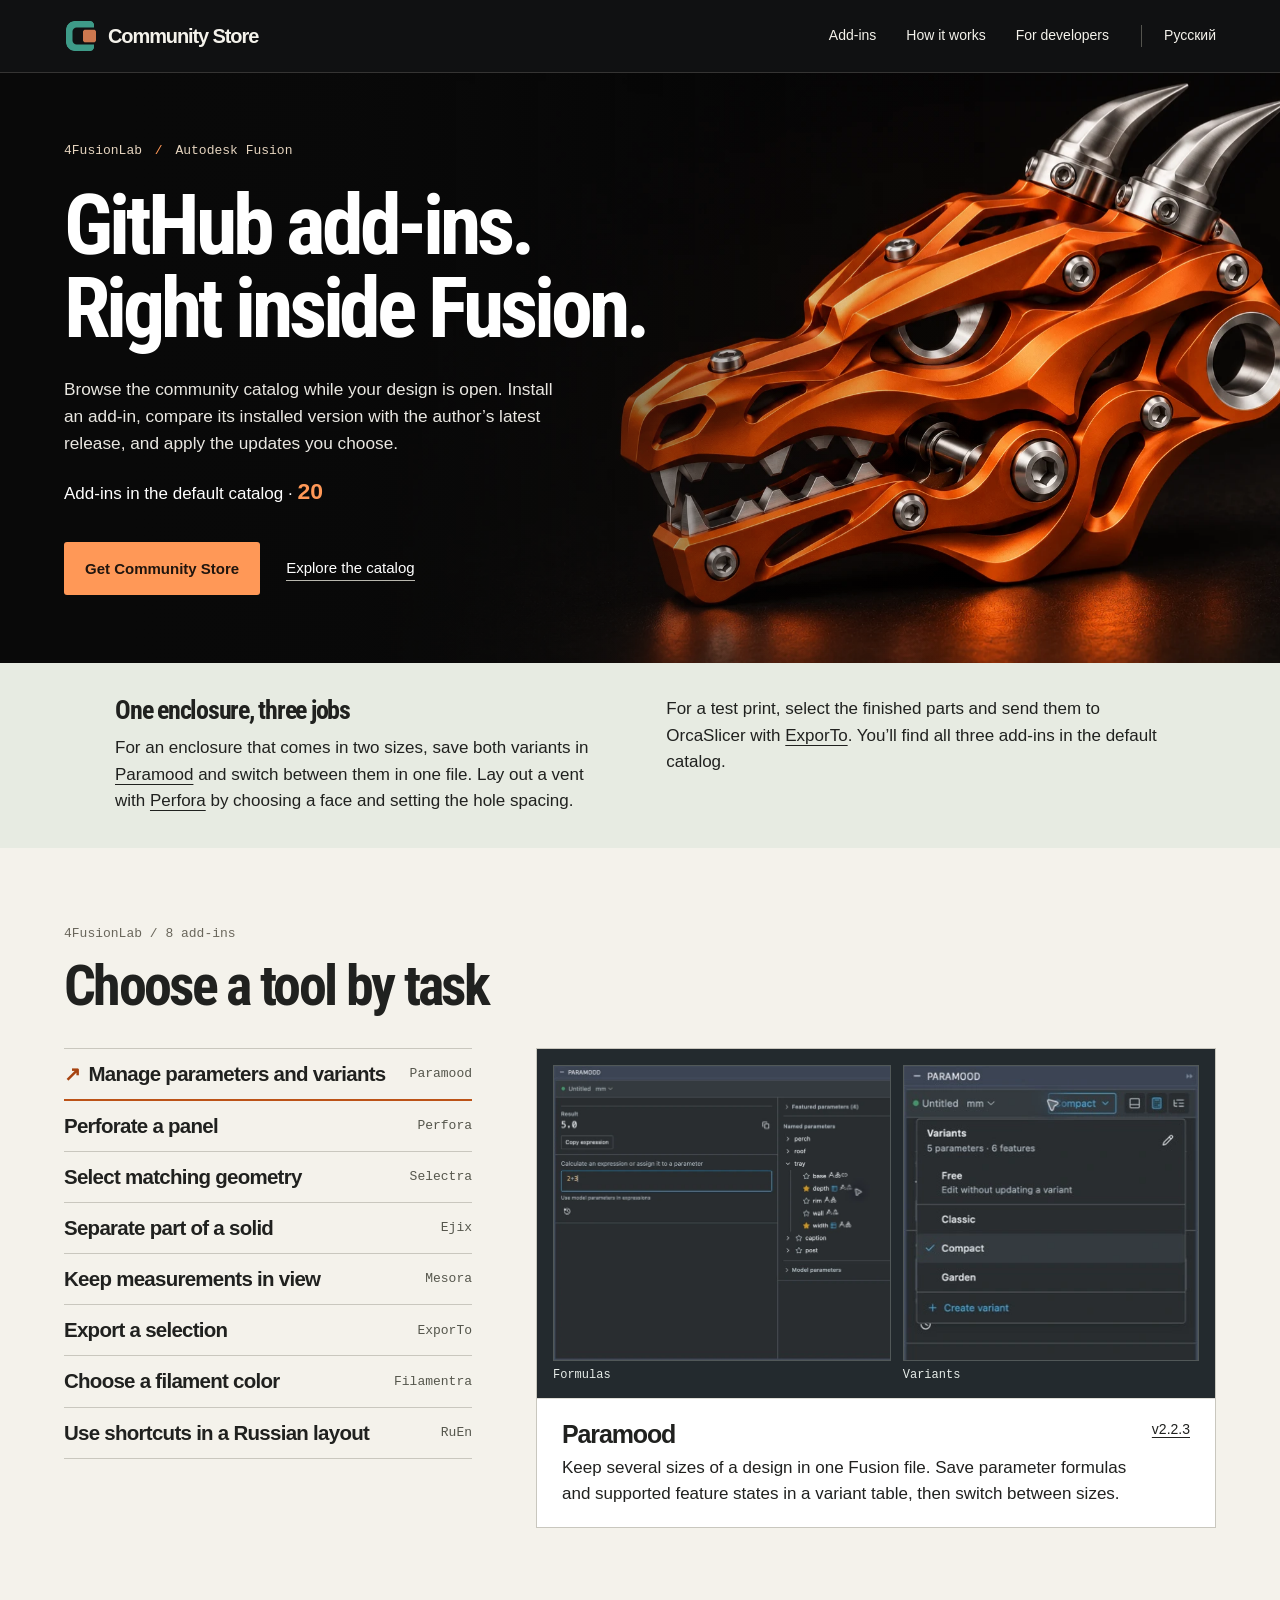
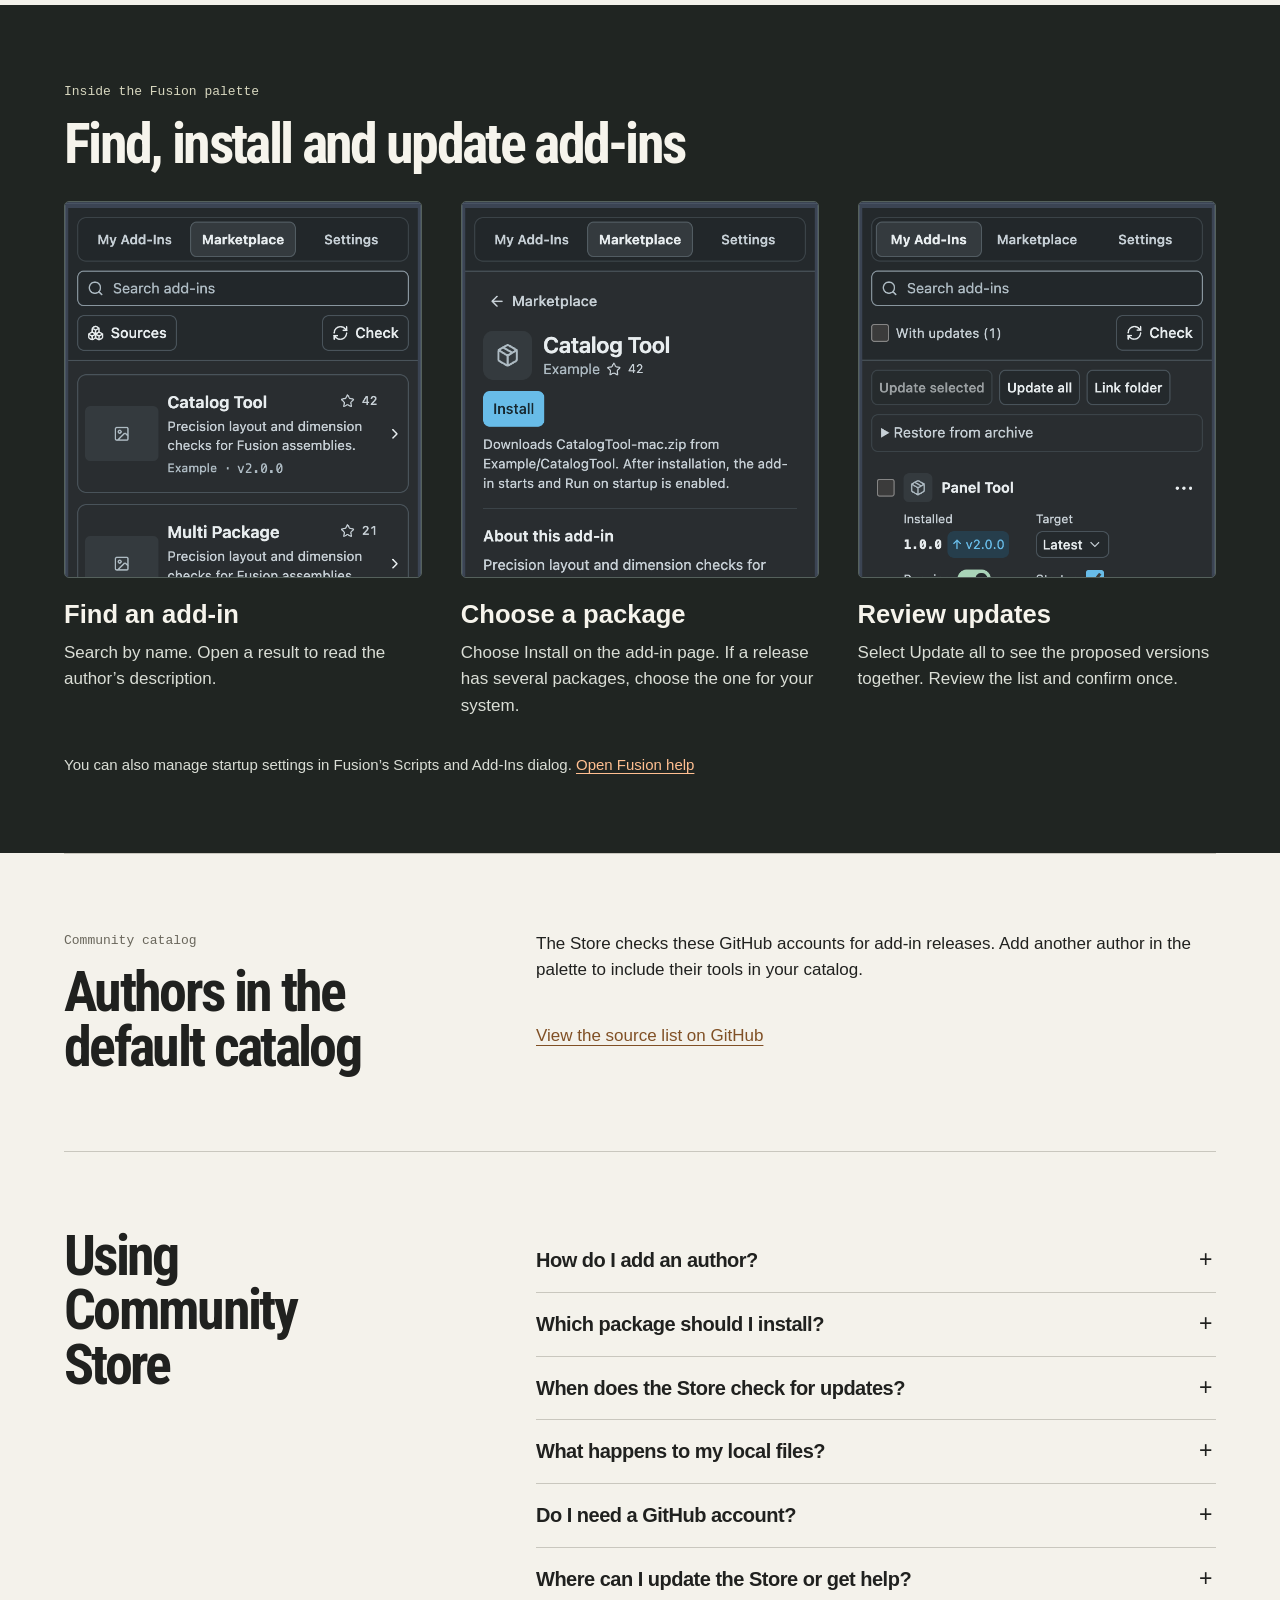
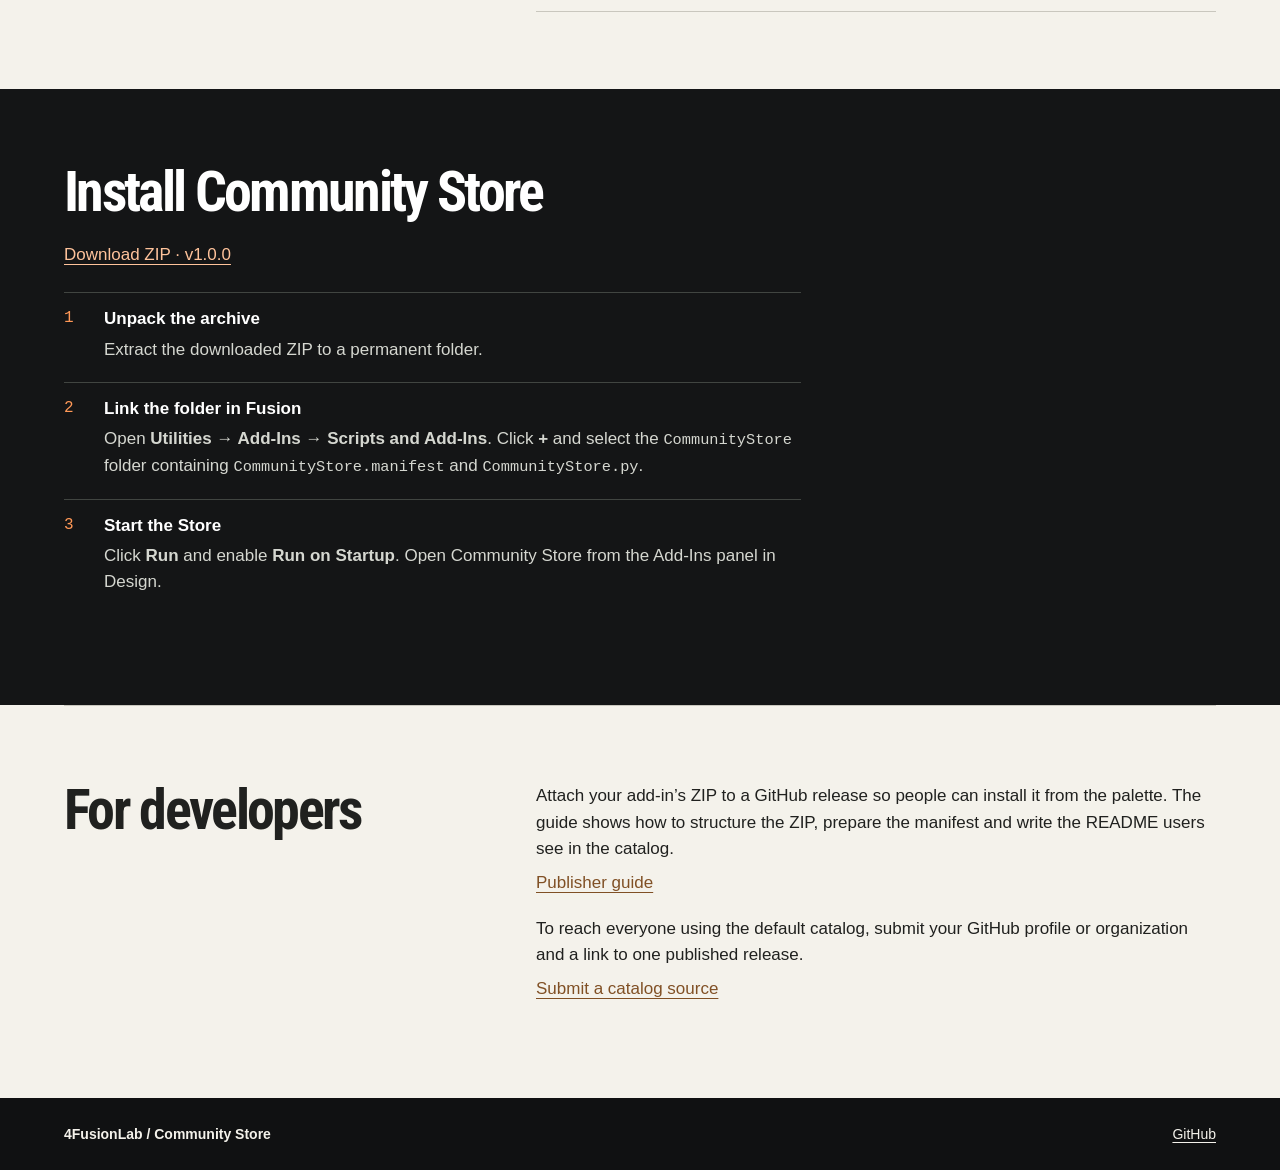
==== commit 9dbea5da: "test: verify Windows archive handling and record release acceptance" ====
--- a/docs/pages/index.html
+++ b/docs/pages/index.html
@@ -528,46 +528,13 @@
             <section id="install" class="installBand">
                 <div class="frame block">
                     <h2>Install Community Store</h2>
-                    <p>
-                        Save your work and close Fusion before running the
-                        installer. After installation, open Design → Utilities →
-                        Add-Ins → Community Store.
-                    </p>
-                    <h3 class="method">Recommended installer</h3>
-                    <div class="downloads">
-                        <div class="platform">
-                            <strong>Windows</strong
-                            ><small>Run the Setup file (.exe).</small
-                            ><a
-                                href="https://github.com/4FusionLab/CommunityStore/releases"
-                                data-installer="CommunityStore-Windows-Setup.exe"
-                                data-download="Download EXE"
-                                >View releases</a
-                            >
-                        </div>
-                        <div class="platform">
-                            <strong>macOS</strong
-                            ><small
-                                >Open the DMG and run Install Community
-                                Store.</small
-                            ><a
-                                href="https://github.com/4FusionLab/CommunityStore/releases"
-                                data-installer="CommunityStore-macOS.dmg"
-                                data-download="Download DMG"
-                                >View releases</a
-                            >
-                        </div>
-                    </div>
-
-                    <details class="manual-guide">
-                        <summary>Install manually from a ZIP</summary>
+                    <div class="manual-guide">
+                        <a class="manualZip" data-zip href="https://github.com/4FusionLab/CommunityStore/releases/download/v1.0.0/CommunityStore-1.0.0.zip">Download ZIP · v1.0.0</a>
                         <ol>
                             <li>
                                 <strong>Unpack the archive</strong
                                 ><span
-                                    >Download the Community Store ZIP attached to a
-                                    stable release. Extract it to a permanent
-                                    location.</span
+                                    >Extract the downloaded ZIP to a permanent folder.</span
                                 >
                             </li>
                             <li>
@@ -593,13 +560,31 @@
                                 >
                             </li>
                         </ol>
-                        <a
-                            class="manualZip"
-                            data-zip
-                            href="https://github.com/4FusionLab/CommunityStore/releases"
-                            >Find the ZIP on GitHub</a
-                        >
-                    </details>
+                    </div>
+                    <div class="downloads" data-installers hidden>
+                        <div class="platform" hidden>
+                            <strong>Windows</strong
+                            ><small>Run the Setup file (.exe).</small
+                            ><a
+                                href="https://github.com/4FusionLab/CommunityStore/releases"
+                                data-installer="CommunityStore-Windows-Setup.exe"
+                                data-download="Download EXE"
+                                >View releases</a
+                            >
+                        </div>
+                        <div class="platform" hidden>
+                            <strong>macOS</strong
+                            ><small
+                                >Open the DMG and run Install Community
+                                Store.</small
+                            ><a
+                                href="https://github.com/4FusionLab/CommunityStore/releases"
+                                data-installer="CommunityStore-macOS.dmg"
+                                data-download="Download DMG"
+                                >View releases</a
+                            >
+                        </div>
+                    </div>
                 </div>
             </section>
             <div class="frame">
--- a/docs/pages/style.css
+++ b/docs/pages/style.css
@@ -393,7 +393,7 @@
 }
 .downloads {
     display: grid;
-    grid-template-columns: repeat(2, minmax(0, 1fr));
+    grid-template-columns: repeat(auto-fit, minmax(min(100%, 240px), 1fr));
     gap: 1px;
     margin-top: 27px;
     background: #4e4e46;
@@ -405,6 +405,10 @@
     display: grid;
     justify-items: start;
     gap: 8px;
+}
+.downloads[hidden],
+.platform[hidden] {
+    display: none;
 }
 .platform small {
     color: #ccc8bb;
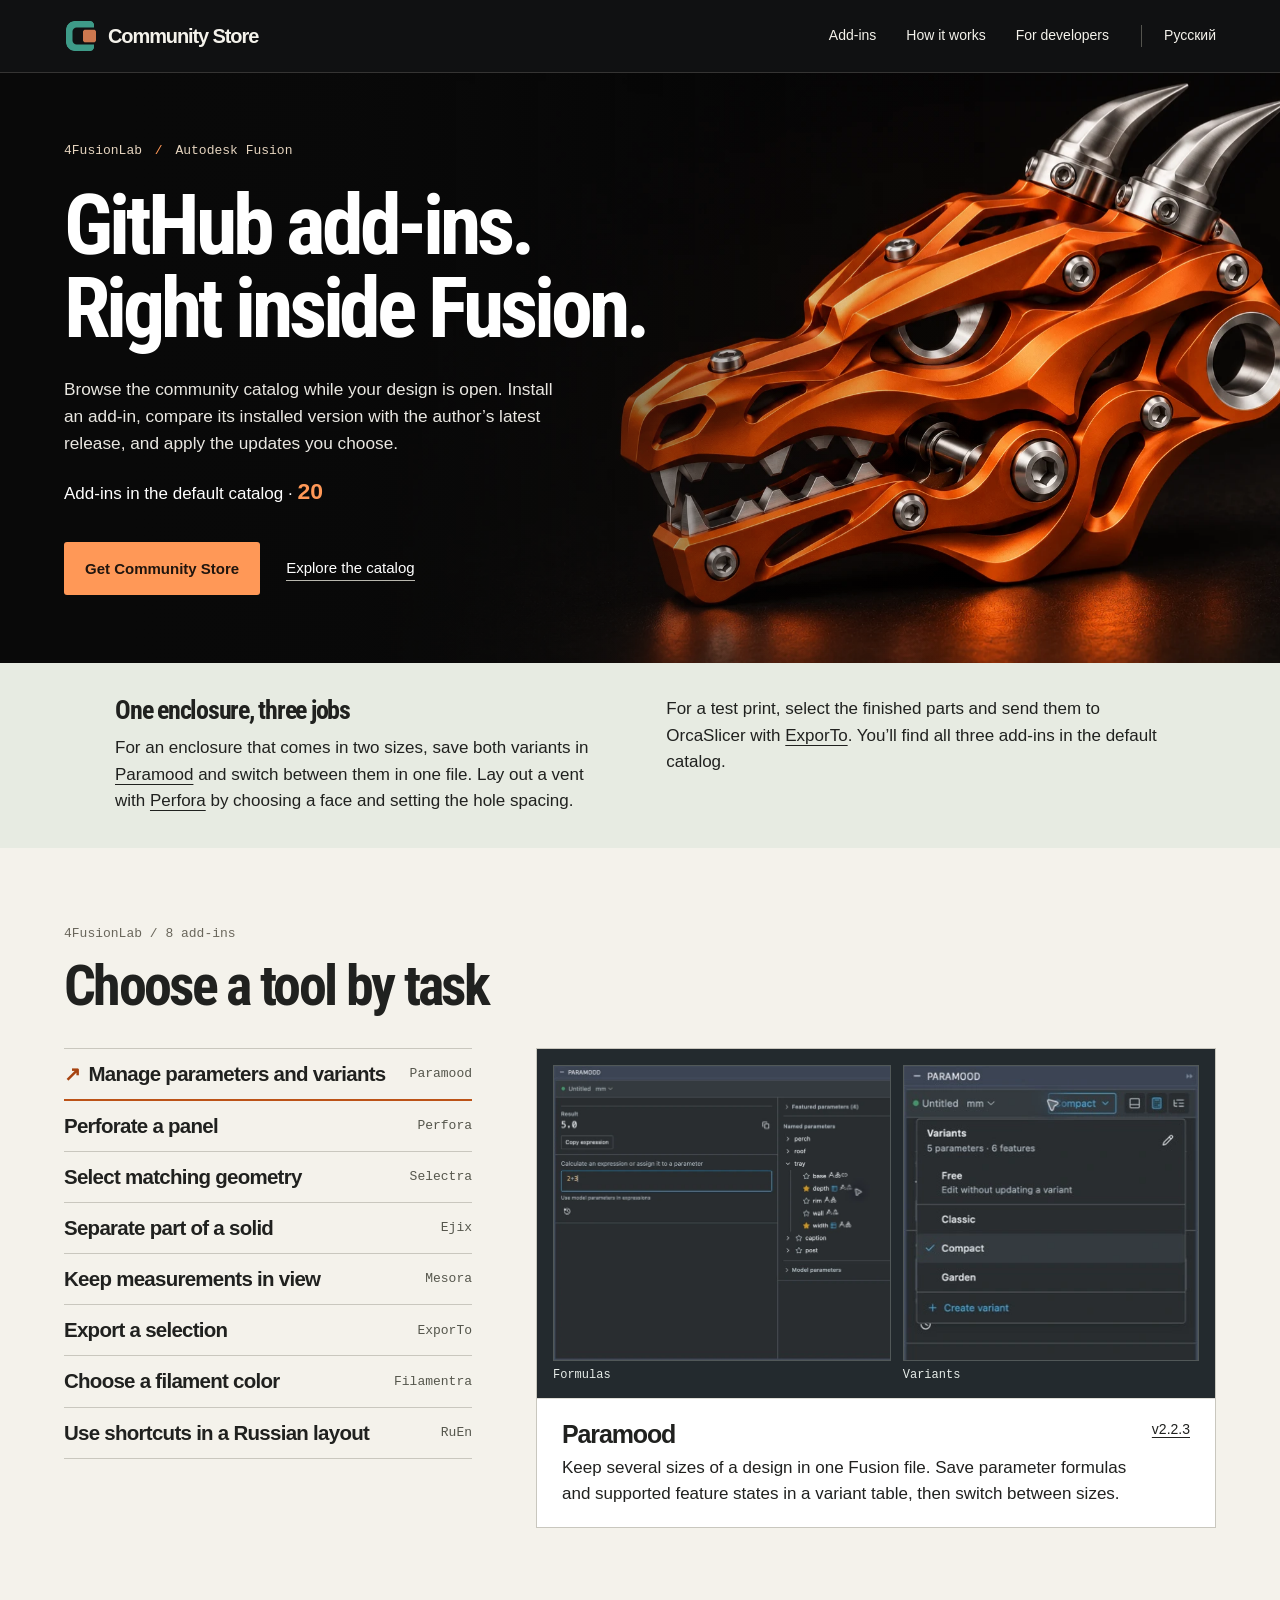
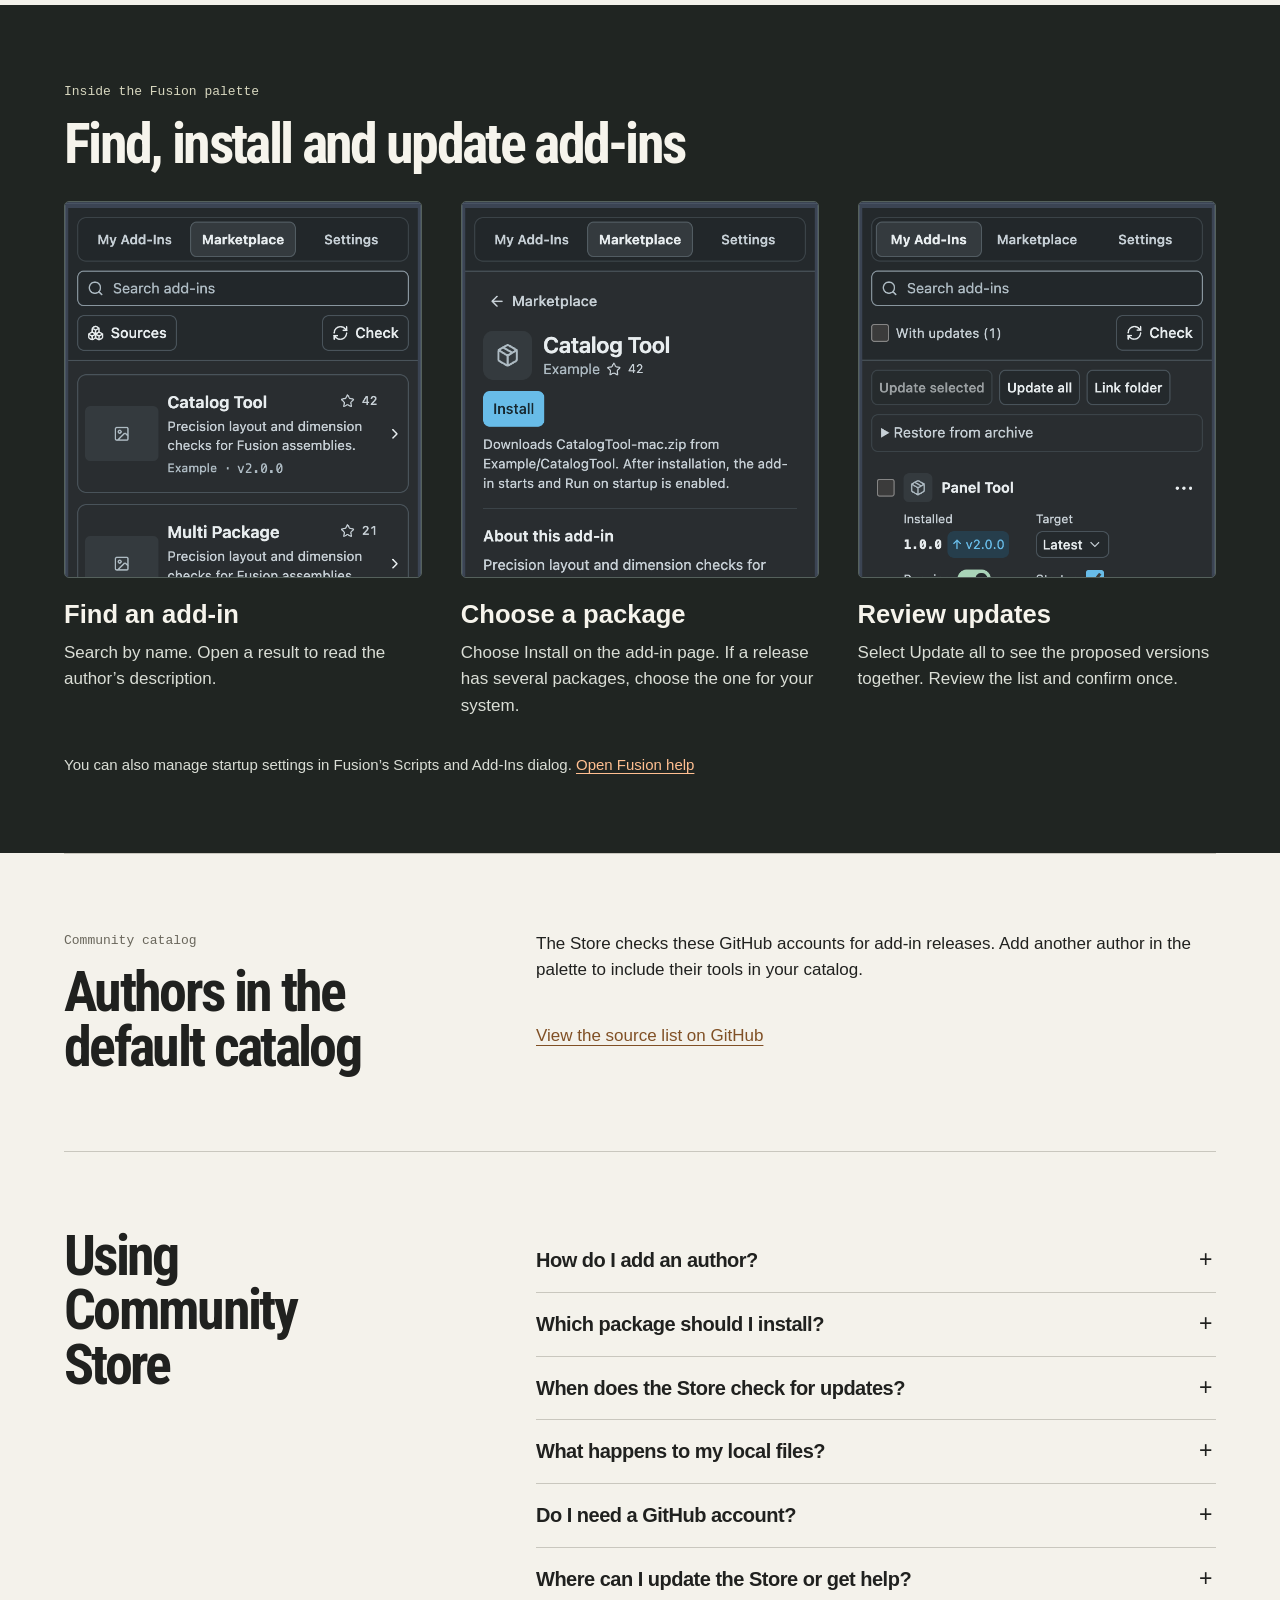
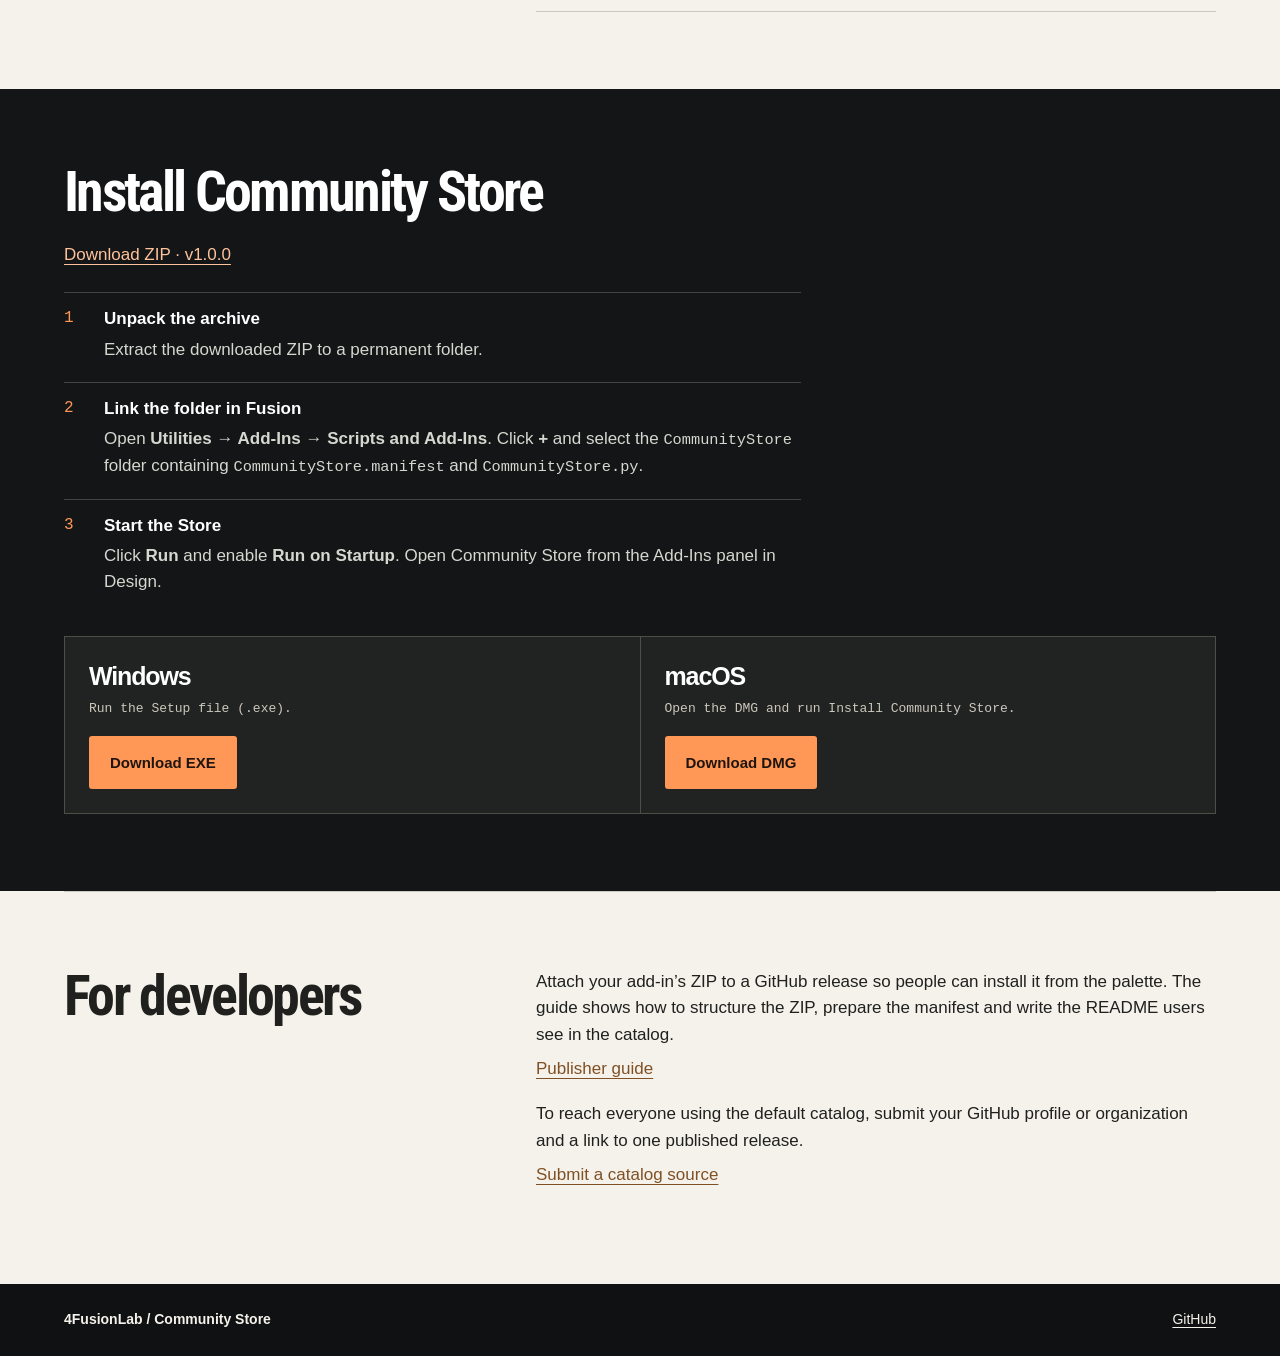
==== commit faeaef17: "feat(site): add direct Windows and macOS installer downloads" ====
--- a/docs/pages/index.html
+++ b/docs/pages/index.html
@@ -561,27 +561,23 @@
                             </li>
                         </ol>
                     </div>
-                    <div class="downloads" data-installers hidden>
-                        <div class="platform" hidden>
+                    <div class="downloads">
+                        <div class="platform">
                             <strong>Windows</strong
                             ><small>Run the Setup file (.exe).</small
                             ><a
-                                href="https://github.com/4FusionLab/CommunityStore/releases"
-                                data-installer="CommunityStore-Windows-Setup.exe"
-                                data-download="Download EXE"
-                                >View releases</a
+                                href="https://github.com/4FusionLab/CommunityStore/releases/download/v1.0.0/CommunityStore-Windows-Setup.exe"
+                                >Download EXE</a
                             >
                         </div>
-                        <div class="platform" hidden>
+                        <div class="platform">
                             <strong>macOS</strong
                             ><small
                                 >Open the DMG and run Install Community
                                 Store.</small
                             ><a
-                                href="https://github.com/4FusionLab/CommunityStore/releases"
-                                data-installer="CommunityStore-macOS.dmg"
-                                data-download="Download DMG"
-                                >View releases</a
+                                href="https://github.com/4FusionLab/CommunityStore/releases/download/v1.0.0/CommunityStore-macOS.dmg"
+                                >Download DMG</a
                             >
                         </div>
                     </div>
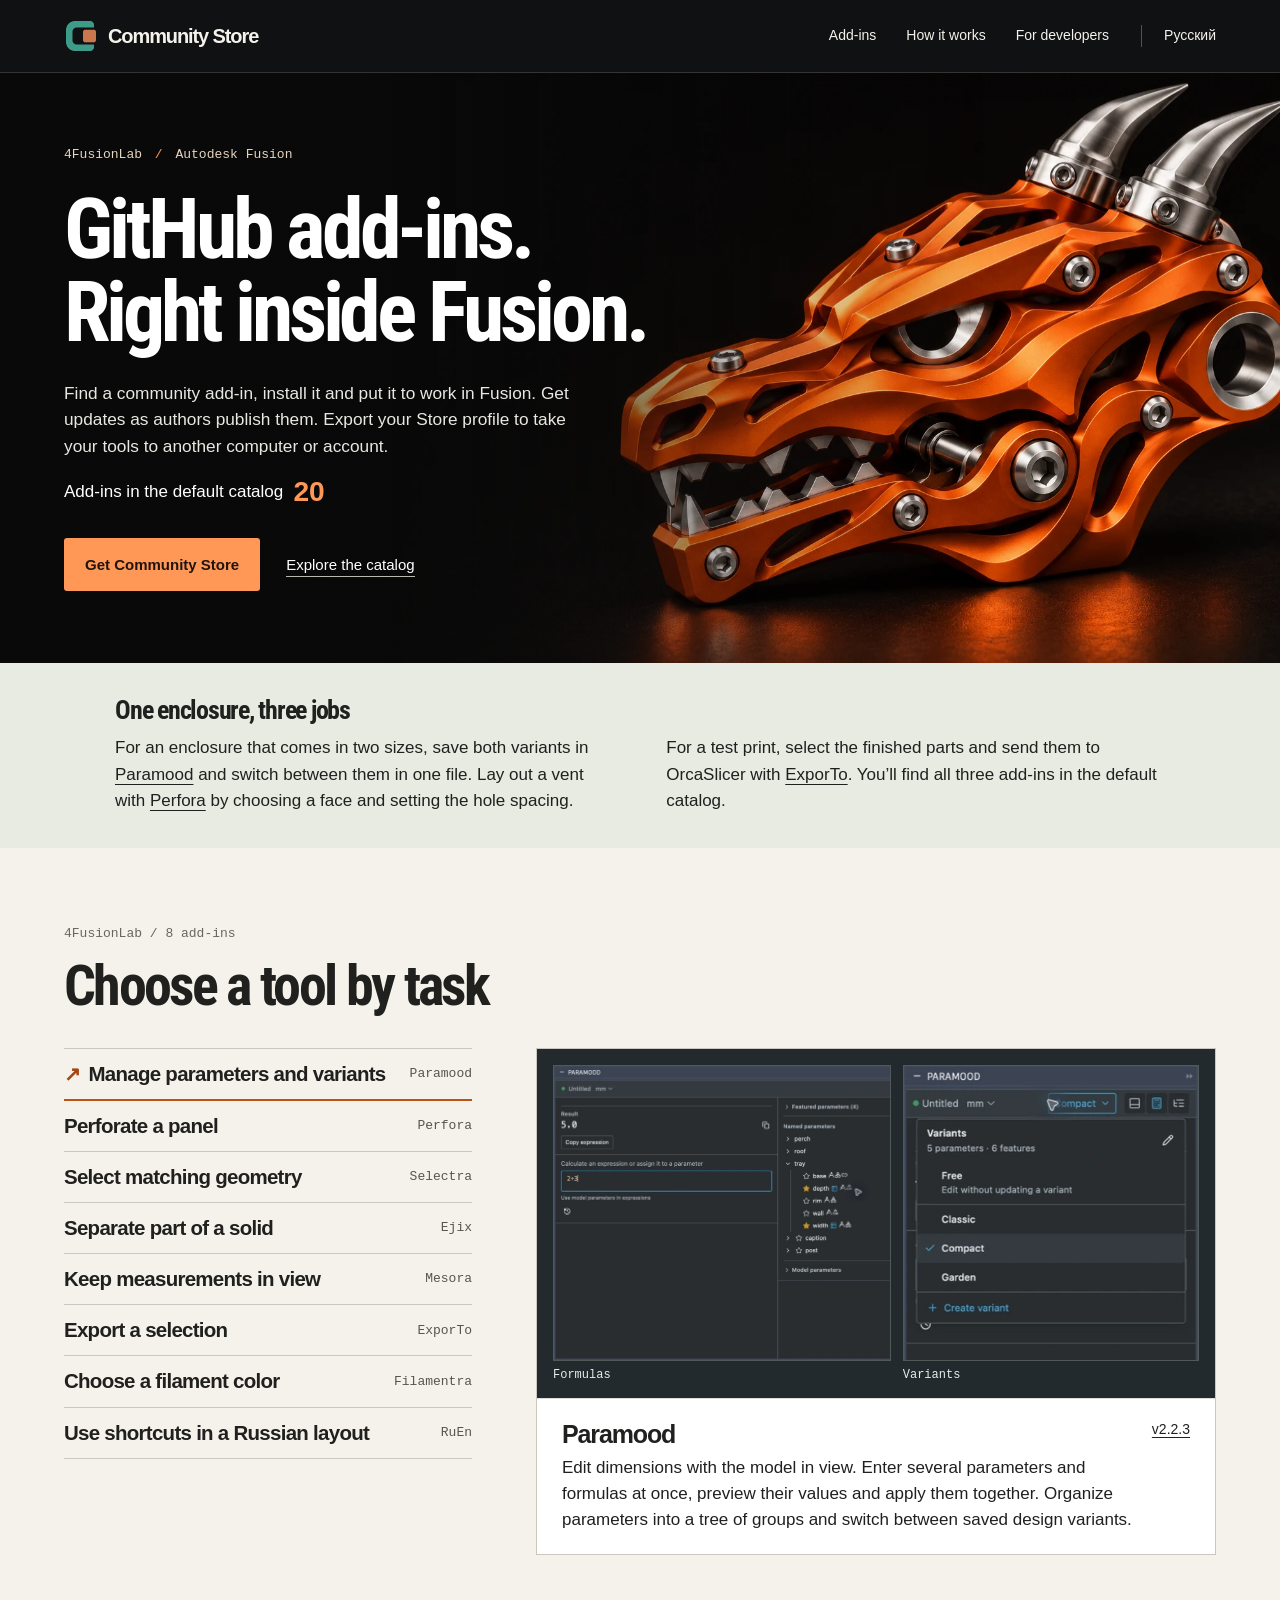
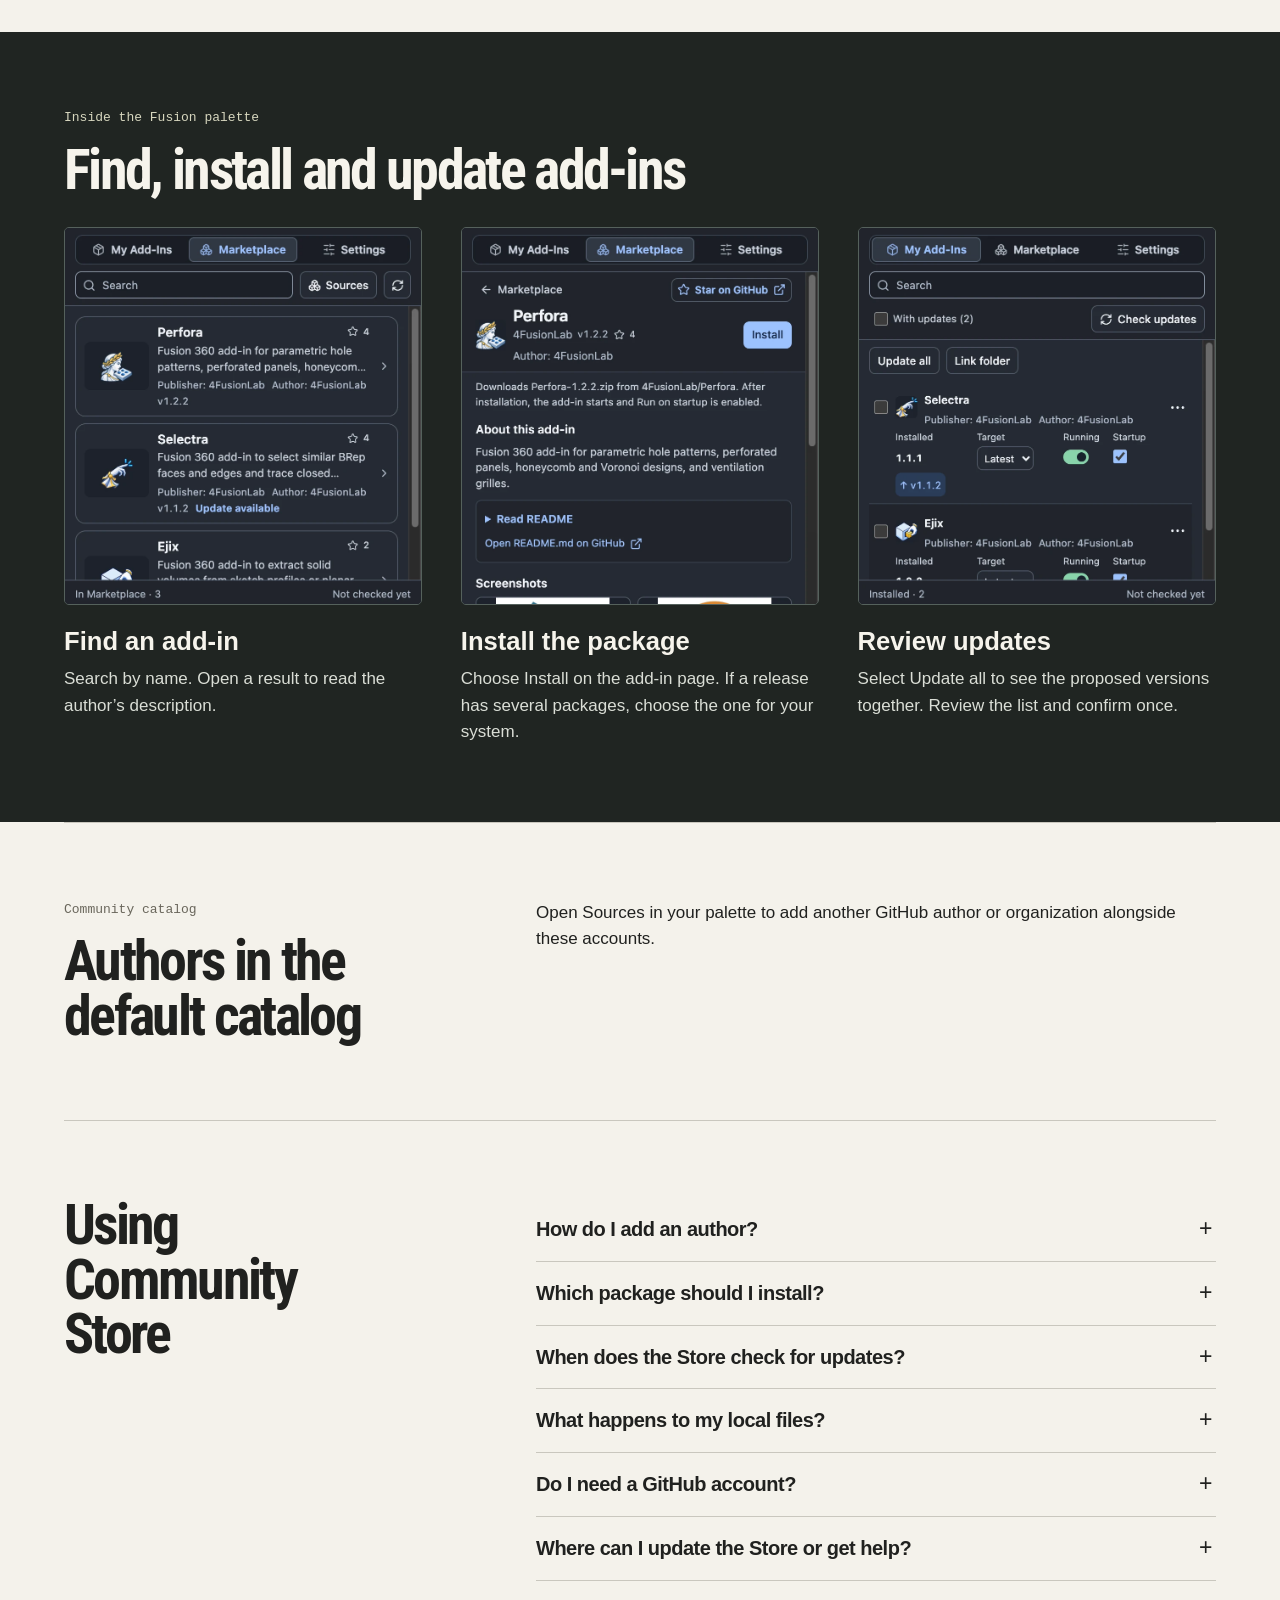
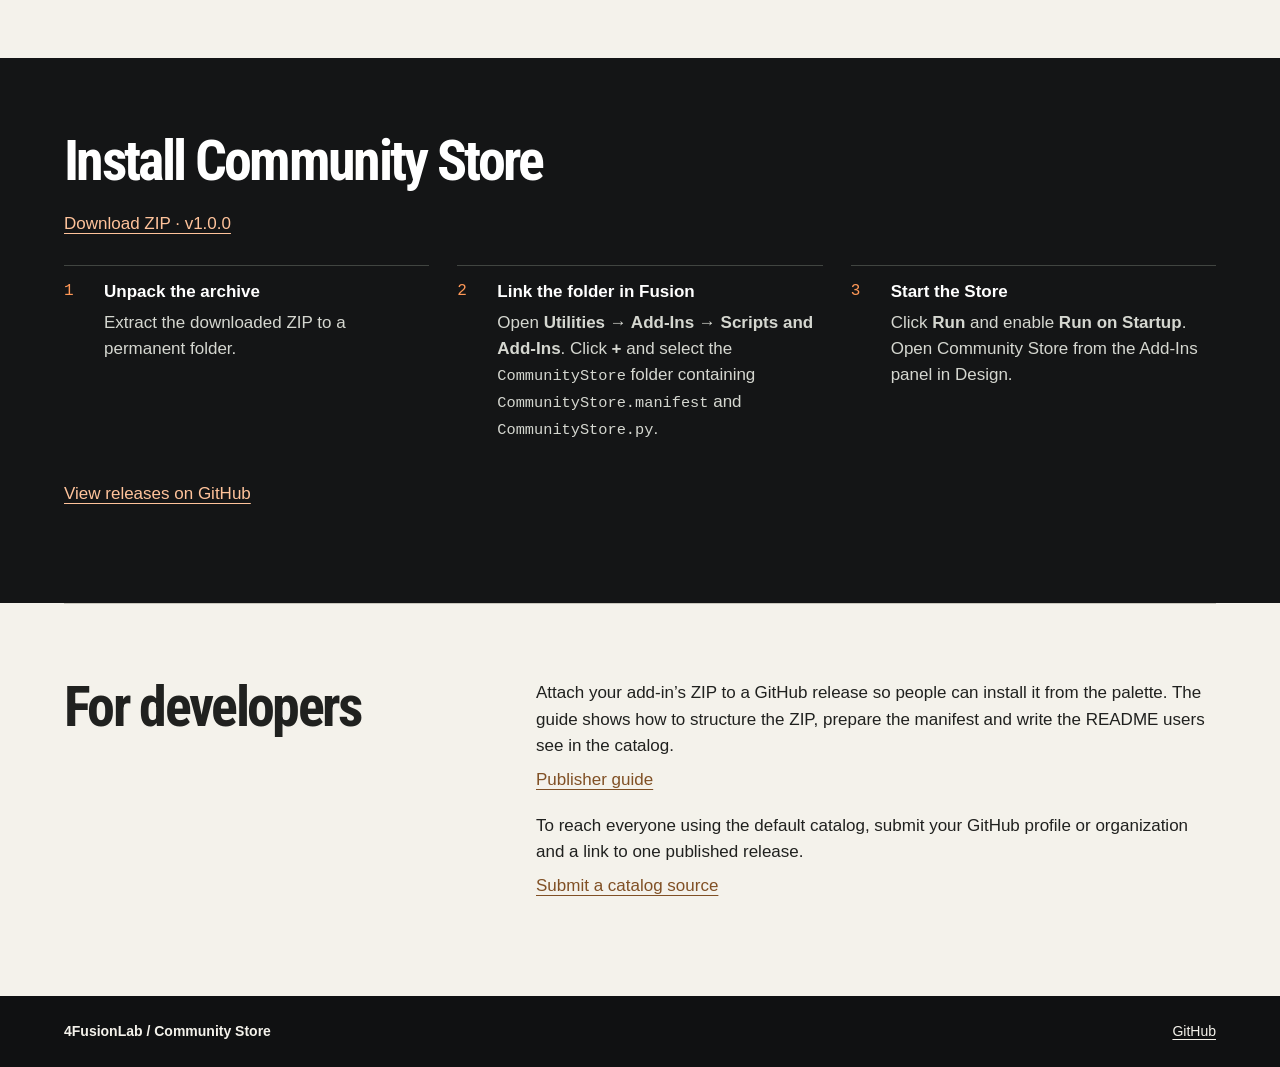
==== commit 31e6edee: "docs(site): present community add-ins and refresh palette tour" ====
--- a/docs/pages/index.html
+++ b/docs/pages/index.html
@@ -101,13 +101,13 @@
                     </p>
                     <h1>GitHub add-ins.<br />Right inside Fusion.</h1>
                     <p class="lead">
-                        Browse the community catalog while your design is open.
-                        Install an add-in, compare its installed version with the
-                        author’s latest release, and apply the updates you choose.
+                        Find a community add-in, install it and put it to work in Fusion. Get
+                        updates as authors publish them. Export your Store profile to take
+                        your tools to another computer or account.
                     </p>
                     <p class="catalog-stat">
                         <a href="#sources"
-                            >Add-ins in the default catalog ·
+                            >Add-ins in the default catalog
                             <strong data-catalog-count>20</strong></a
                         >
                     </p>
@@ -121,23 +121,19 @@
             <section class="community" id="community">
                 <div class="frame block">
                     <div class="directory">
-                        <div>
-                            <h2>One enclosure, three jobs</h2>
-                            <p>
+                        <h2>One enclosure, three jobs</h2>
+                        <p>
                                 For an enclosure that comes in two sizes, save both
                                 variants in <a href="#paramood">Paramood</a> and switch between them in one file. Lay out a vent
                                 with
                                 <a href="#perfora">Perfora</a> by choosing a face and setting the hole spacing.
                             </p>
-                        </div>
-                        <div>
-                            <p>
+                        <p>
                                 For a test print, select the finished parts and send
                                 them to OrcaSlicer with
                                 <a href="#exporto">ExporTo</a>. You’ll find all three add-ins in the default
                                 catalog.
                             </p>
-                        </div>
                     </div>
                 </div>
             </section>
@@ -196,10 +192,11 @@
                                 <div>
                                     <h3>Paramood</h3>
                                     <p>
-                                        Keep several sizes of a design in one Fusion
-                                        file. Save parameter formulas and supported
-                                        feature states in a variant table, then switch
-                                        between sizes.
+                                        Edit dimensions with the model in view. Enter several
+                                        parameters and formulas at once, preview their values
+                                        and apply them together. Organize parameters into a
+                                        tree of groups and switch between saved design
+                                        variants.
                                     </p>
                                 </div>
                                 <a
@@ -221,9 +218,10 @@
                                 <div>
                                     <h3>Perfora</h3>
                                     <p>
-                                        Create a ventilation grille on a panel face. Set
-                                        the spacing, web thickness and edge clearance,
-                                        then compare honeycomb and Voronoi patterns.
+                                        Turn a face into a grille or perforated panel. Choose
+                                        from 12 hole shapes and explore radial layouts,
+                                        honeycombs and Voronoi cells. Preview changes to
+                                        spacing, web thickness and edge clearance on the part.
                                     </p>
                                 </div>
                                 <a
@@ -245,10 +243,11 @@
                                 <div>
                                     <h3>Selectra</h3>
                                     <p>
-                                        Select the wall of one hole to find similar
-                                        faces throughout the model. For contour work,
-                                        follow connected edges across bodies to select a
-                                        closed loop.
+                                        Pick one face or edge as an example. Selectra
+                                        highlights matching geometry across the model. Adjust
+                                        the range and use the selection in your next Fusion
+                                        command, or start from an edge to trace a closed
+                                        contour.
                                     </p>
                                 </div>
                                 <a
@@ -279,10 +278,10 @@
                                 <div>
                                     <h3>Ejix</h3>
                                     <p>
-                                        Extract a solid from a closed profile at a depth
-                                        you specify. Here the cut reaches halfway into
-                                        the cube, leaving a blind pocket and a matching
-                                        core.
+                                        Split a complex solid into parts. Define the volume
+                                        with a sketch profile or planar face, then set a depth
+                                        or extend the cut to another object. Extract the
+                                        result as a separate body or component.
                                     </p>
                                 </div>
                                 <a
@@ -300,9 +299,11 @@
                                 <div>
                                     <h3>Mesora</h3>
                                     <p>
-                                        Pin reference dimensions to model geometry and
-                                        choose which to display. Distances, angles and
-                                        diameters update as the model changes.
+                                        For machining setup, keep the dimensions you need in
+                                        view on the 3D model. Position distance, diameter and
+                                        angle labels where you can read them. Show one
+                                        measurement or the whole set, and see values update as
+                                        the geometry changes.
                                     </p>
                                 </div>
                                 <a
@@ -320,10 +321,10 @@
                                 <div>
                                     <h3>ExporTo</h3>
                                     <p>
-                                        Right-click selected bodies to open a 3MF in
-                                        OrcaSlicer, send an STL to Blender or save a
-                                        STEP file for another CAD system. Export bodies
-                                        together to preserve their relative positions.
+                                        Right-click selected bodies to send a STEP file
+                                        straight to OrcaSlicer. Export parts together to keep
+                                        their relative positions. The same menu can open a 3MF
+                                        in your slicer or an STL in Blender.
                                     </p>
                                 </div>
                                 <a
@@ -363,8 +364,10 @@
                                 <div>
                                     <h3>RuEn</h3>
                                     <p>
-                                        Press the same physical key to run an assigned
-                                        Fusion letter shortcut while typing in Russian.
+                                        RuEn fixes a longstanding Fusion shortcut problem for
+                                        Russian keyboard users. Press Д and Fusion runs the
+                                        command assigned to L. Keep your existing letter
+                                        shortcuts when you switch layouts.
                                     </p>
                                 </div>
                                 <a
@@ -387,9 +390,9 @@
                                 <img
                                     loading="lazy"
                                     src="assets/palette-catalog-en.webp"
-                                    width="640"
-                                    height="750"
-                                    alt="Catalog search results in the Fusion palette"
+                                    width="840"
+                                    height="892"
+                                    alt="Perfora and Selectra in the 4FusionLab catalog"
                                 />
                             </div>
                             <figcaption>
@@ -405,13 +408,13 @@
                                 <img
                                     loading="lazy"
                                     src="assets/palette-single-install-en.webp"
-                                    width="640"
-                                    height="705"
-                                    alt="Add-in details and installation controls"
+                                    width="840"
+                                    height="892"
+                                    alt="Perfora details with the Install button"
                                 />
                             </div>
                             <figcaption>
-                                <h3>Choose a package</h3>
+                                <h3>Install the package</h3>
                                 <p>
                                     Choose Install on the add-in page. If a
                                     release has several packages, choose the one
@@ -424,9 +427,9 @@
                                 <img
                                     loading="lazy"
                                     src="assets/palette-installed-en.webp"
-                                    width="640"
-                                    height="765"
-                                    alt="Installed add-ins with versions and startup settings"
+                                    width="840"
+                                    height="892"
+                                    alt="Selectra and Ejix updates in My Add-Ins"
                                 />
                             </div>
                             <figcaption>
@@ -438,14 +441,6 @@
                             </figcaption>
                         </figure>
                     </div>
-                    <p class="native-note">
-                        You can also manage startup settings in Fusion’s Scripts and
-                        Add-Ins dialog.
-                        <a
-                            href="https://help.autodesk.com/cloudhelp/ENU/Fusion-Model/files/SLD-ADD-IN-TOOLS.htm"
-                            >Open Fusion help</a
-                        >
-                    </p>
                 </div>
             </section>
             <section class="frame block info" id="sources">
@@ -455,16 +450,9 @@
                 </div>
                 <div>
                     <p>
-                        The Store checks these GitHub accounts for add-in releases.
-                        Add another author in the palette to include their tools in
-                        your catalog.
+                        Open Sources in your palette to add another GitHub author or organization alongside these accounts.
                     </p>
                     <ul data-owners></ul>
-                    <a
-                        data-source-config
-                        href="https://raw.githubusercontent.com/4FusionLab/CommunityStore/refs/heads/main/trusted-stores.json"
-                        >View the source list on GitHub</a
-                    >
                 </div>
             </section>
             <section class="frame block info">
@@ -560,24 +548,29 @@
                                 >
                             </li>
                         </ol>
-                    </div>
-                    <div class="downloads">
-                        <div class="platform">
+                        <a class="manualZip" href="https://github.com/4FusionLab/CommunityStore/releases">View releases on GitHub</a>
+                    </div>
+                    <div class="downloads" data-installers hidden>
+                        <div class="platform" hidden>
                             <strong>Windows</strong
                             ><small>Run the Setup file (.exe).</small
                             ><a
-                                href="https://github.com/4FusionLab/CommunityStore/releases/download/v1.0.0/CommunityStore-Windows-Setup.exe"
-                                >Download EXE</a
+                                href="https://github.com/4FusionLab/CommunityStore/releases"
+                                data-installer="CommunityStore-Windows-Setup.exe"
+                                data-download="Download EXE"
+                                >View releases</a
                             >
                         </div>
-                        <div class="platform">
+                        <div class="platform" hidden>
                             <strong>macOS</strong
                             ><small
                                 >Open the DMG and run Install Community
                                 Store.</small
                             ><a
-                                href="https://github.com/4FusionLab/CommunityStore/releases/download/v1.0.0/CommunityStore-macOS.dmg"
-                                >Download DMG</a
+                                href="https://github.com/4FusionLab/CommunityStore/releases"
+                                data-installer="CommunityStore-macOS.dmg"
+                                data-download="Download DMG"
+                                >View releases</a
                             >
                         </div>
                     </div>
--- a/docs/pages/style.css
+++ b/docs/pages/style.css
@@ -737,11 +737,12 @@
     margin-top: 42px;
     display: grid;
     grid-template-columns: 1fr 1fr;
-    gap: 5%;
+    gap: 0 5%;
     max-width: 1050px;
     margin-inline: auto;
 }
 .directory h2 {
+    grid-column: 1 / -1;
     font-size: 26px;
     line-height: 1.12;
     margin-bottom: 10px;
@@ -878,12 +879,16 @@
     margin-top: 18px;
 }
 .catalog-stat a {
+    display: inline-flex;
+    align-items: center;
+    gap: 0.6em;
     color: inherit;
     text-decoration: none;
 }
 .catalog-stat strong {
     color: var(--orange);
-    font-size: 1.35em;
+    font-size: clamp(26px, 2.2vw, 36px);
+    line-height: 1;
 }
 .catalog-stat small {
     display: block;
@@ -959,7 +964,16 @@
     counter-reset: manual;
     margin: 4px 0 20px;
     padding: 0;
-    max-width: 78ch;
+}
+@media (min-width: 820px) {
+    .manual-guide ol {
+        display: grid;
+        grid-template-columns: repeat(3, minmax(0, 1fr));
+        gap: 28px;
+    }
+    .manual-guide li {
+        align-content: start;
+    }
 }
 .manual-guide li {
     counter-increment: manual;
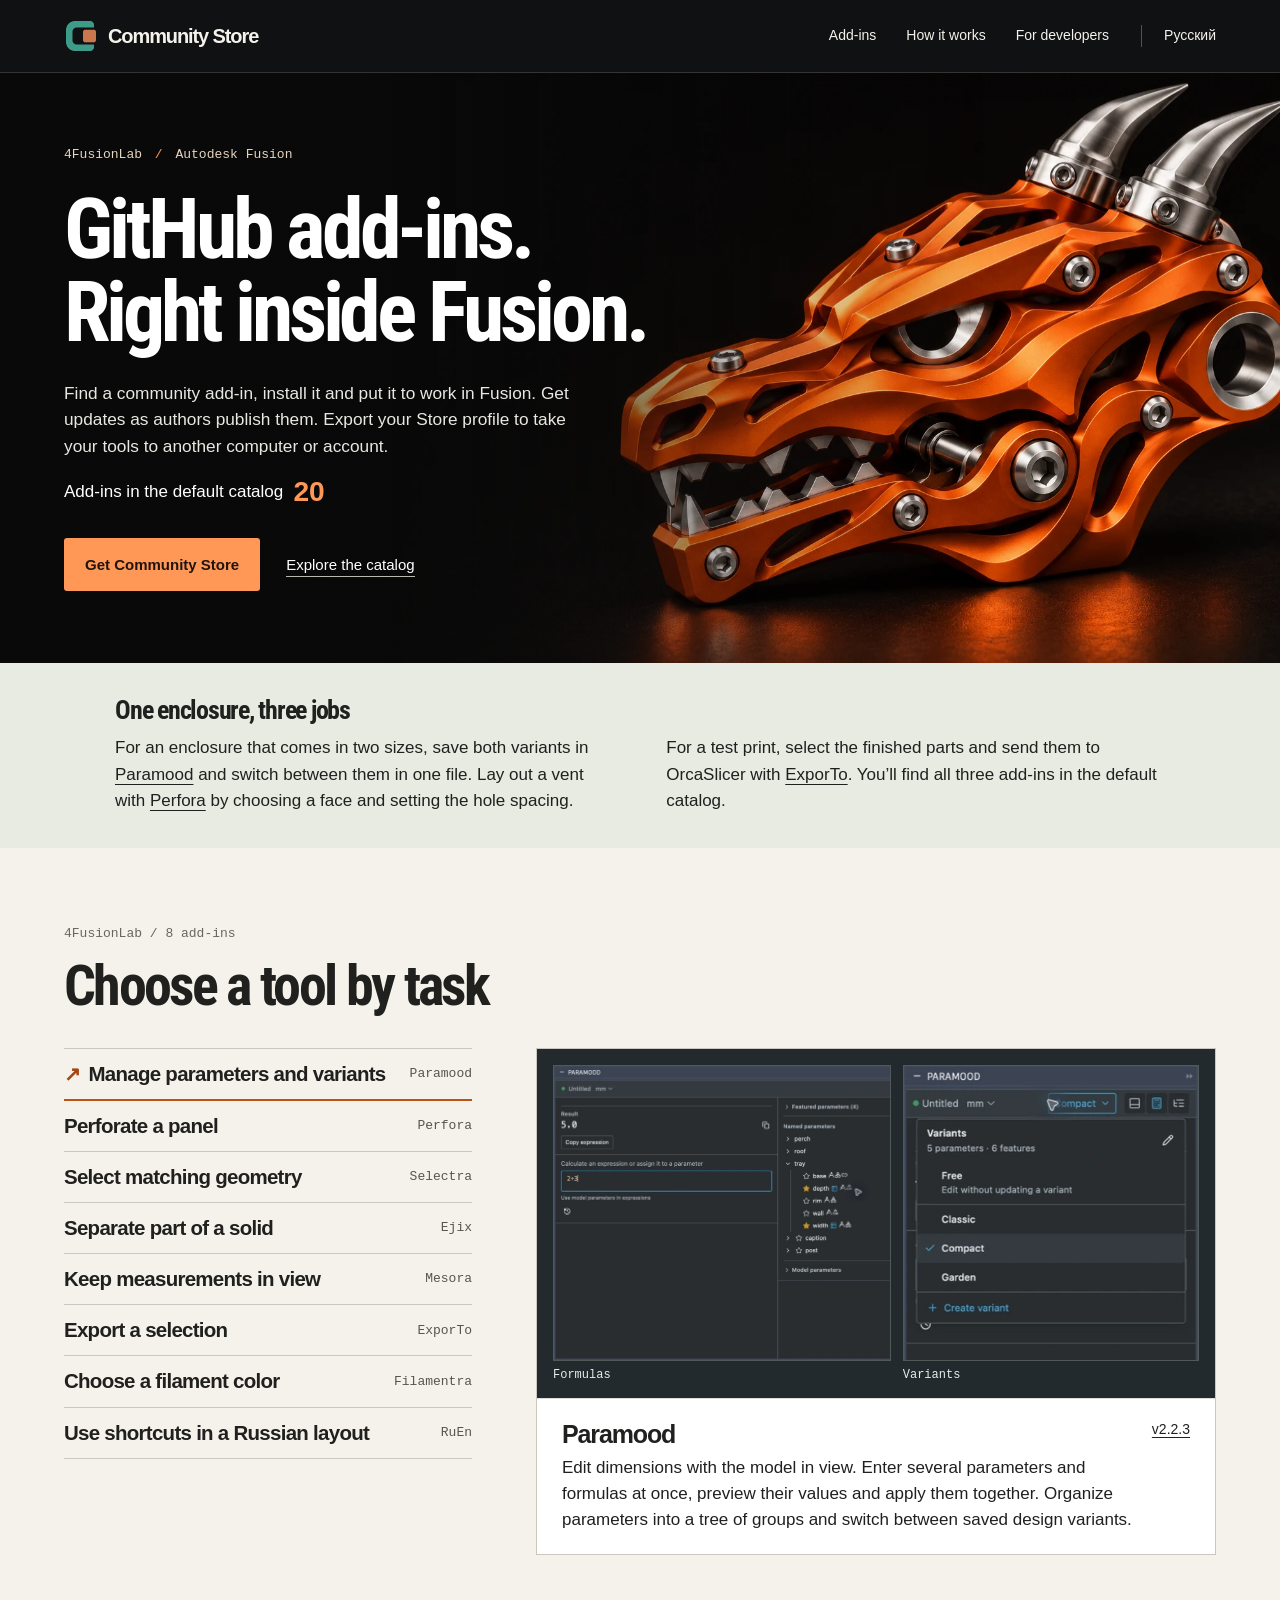
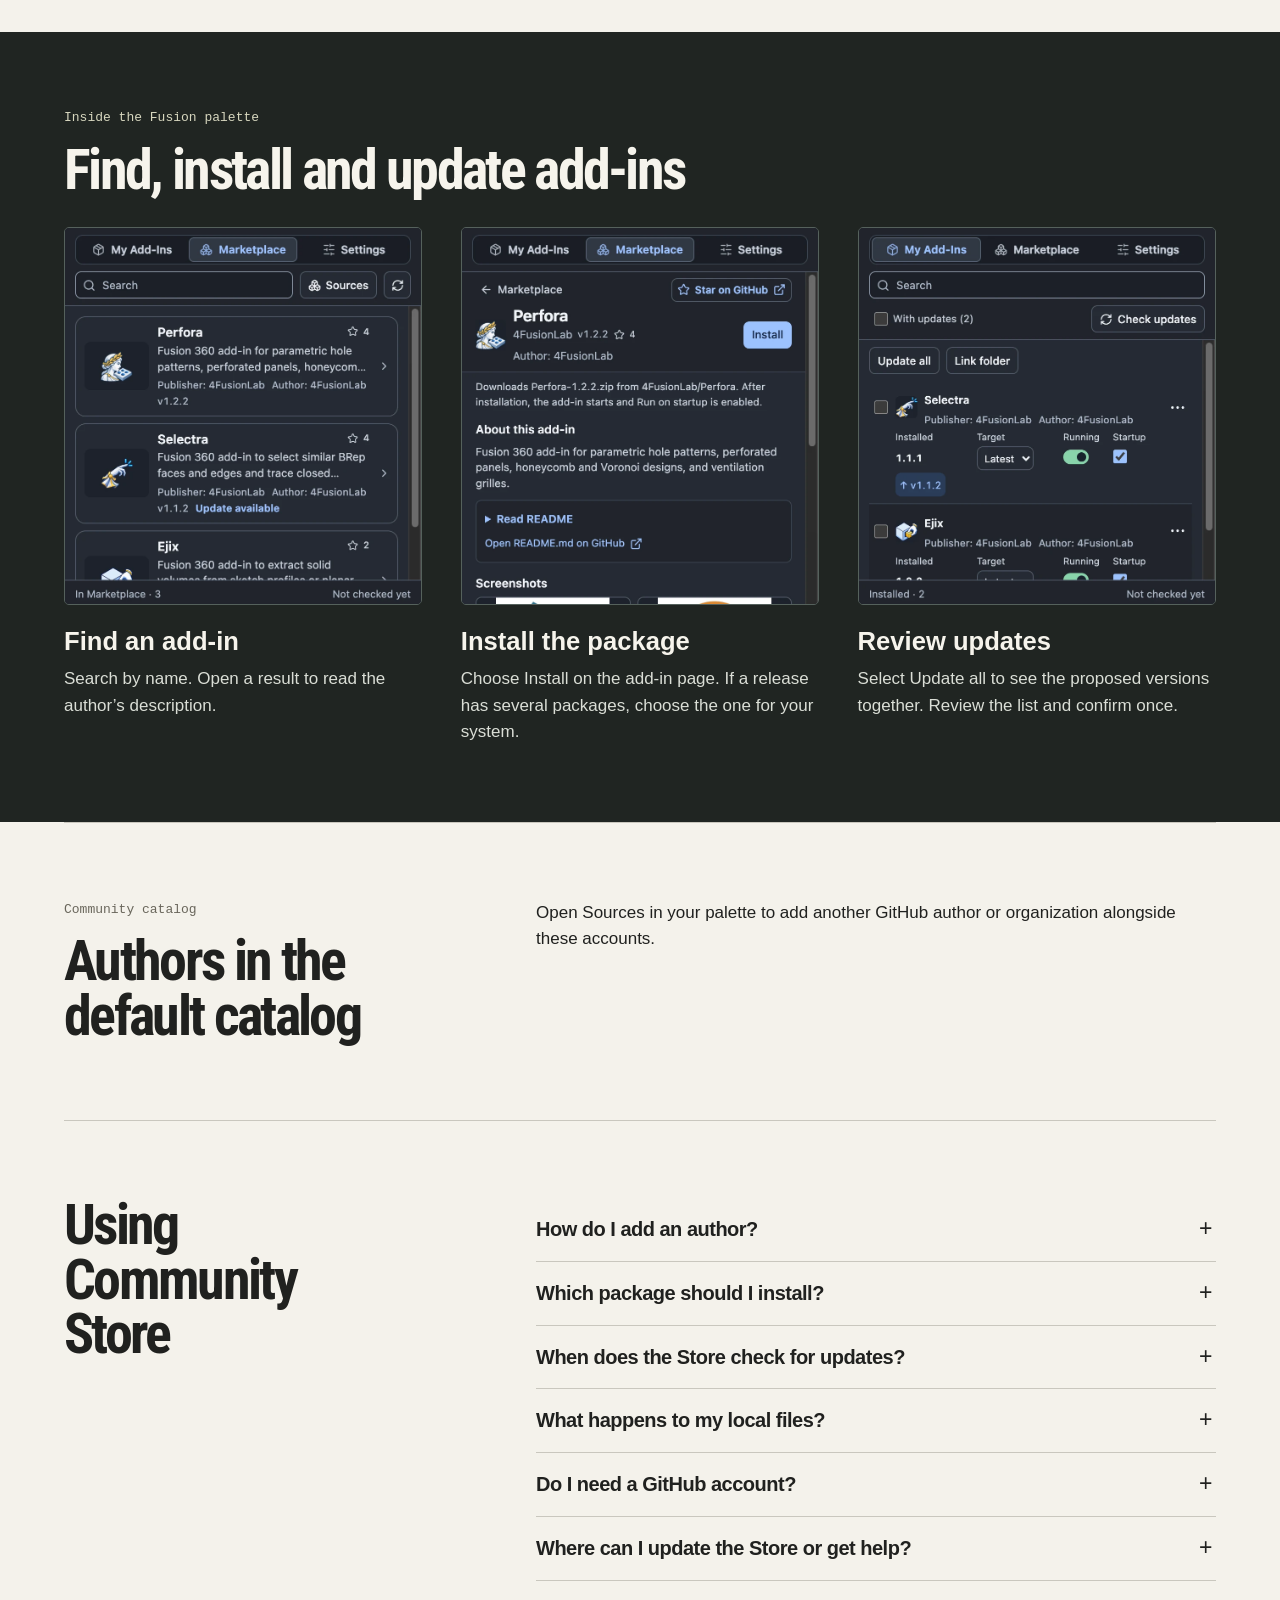
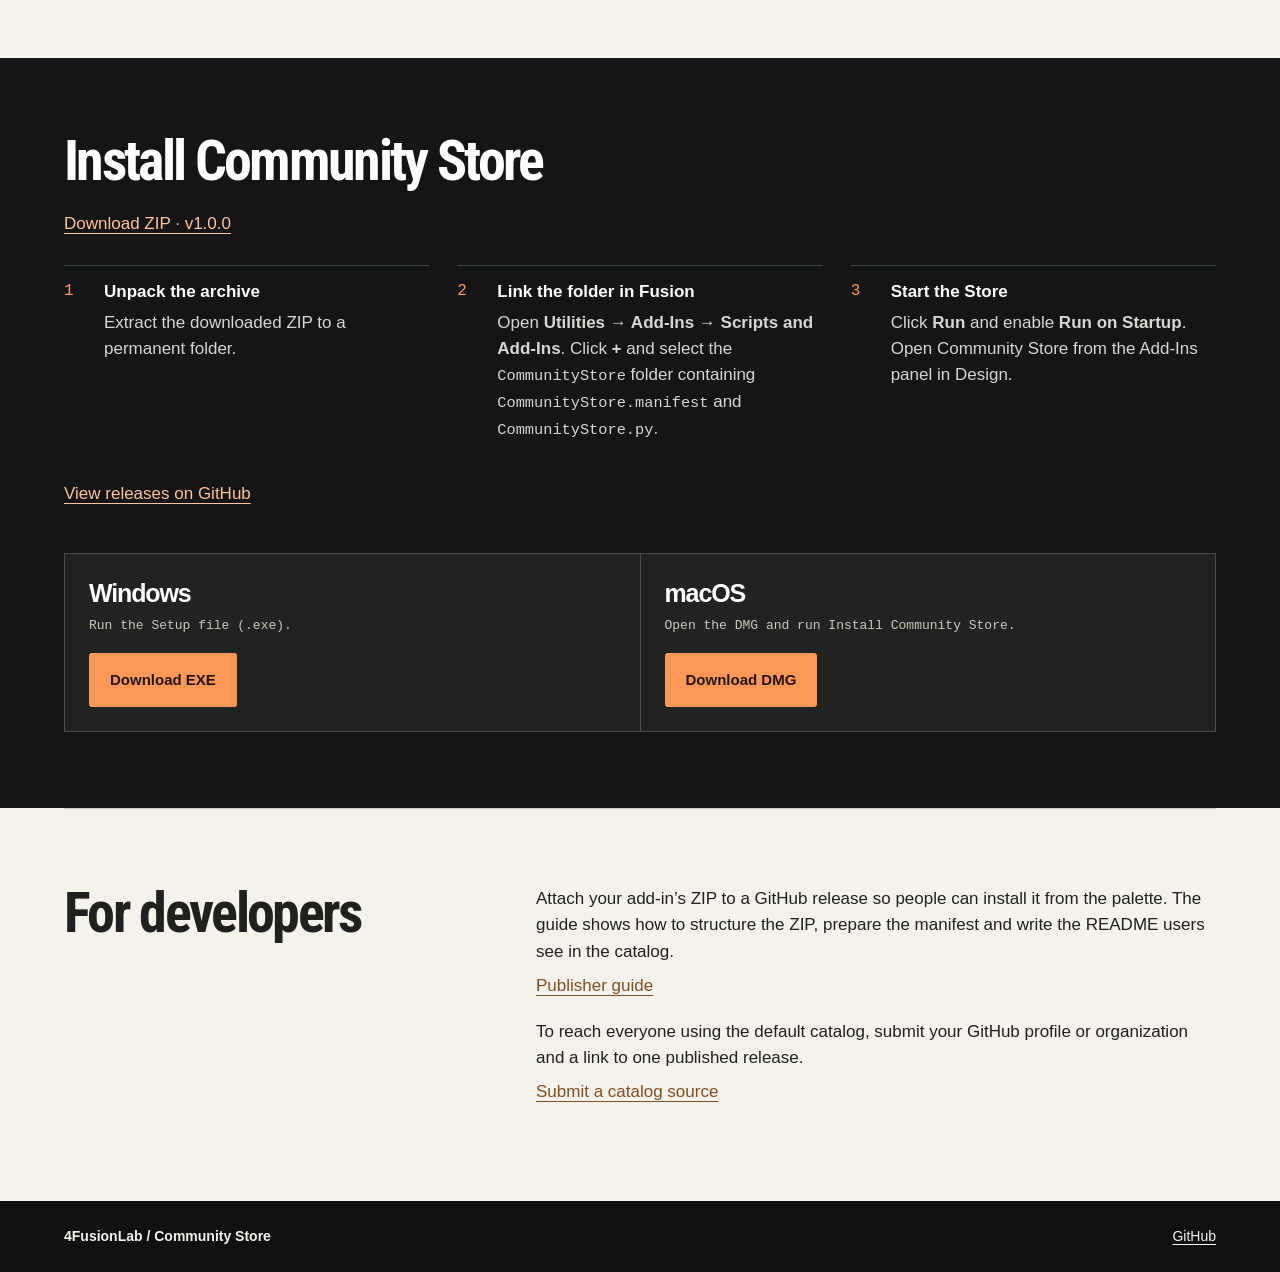
==== commit 3464b4b4: "feat(site): publish Windows and macOS installer downloads (#2) Add permanent download links for the " ====
--- a/docs/pages/index.html
+++ b/docs/pages/index.html
@@ -550,27 +550,23 @@
                         </ol>
                         <a class="manualZip" href="https://github.com/4FusionLab/CommunityStore/releases">View releases on GitHub</a>
                     </div>
-                    <div class="downloads" data-installers hidden>
-                        <div class="platform" hidden>
+                    <div class="downloads">
+                        <div class="platform">
                             <strong>Windows</strong
                             ><small>Run the Setup file (.exe).</small
                             ><a
-                                href="https://github.com/4FusionLab/CommunityStore/releases"
-                                data-installer="CommunityStore-Windows-Setup.exe"
-                                data-download="Download EXE"
-                                >View releases</a
+                                href="https://github.com/4FusionLab/CommunityStore/releases/download/v1.0.0/CommunityStore-Windows-Setup.exe"
+                                >Download EXE</a
                             >
                         </div>
-                        <div class="platform" hidden>
+                        <div class="platform">
                             <strong>macOS</strong
                             ><small
                                 >Open the DMG and run Install Community
                                 Store.</small
                             ><a
-                                href="https://github.com/4FusionLab/CommunityStore/releases"
-                                data-installer="CommunityStore-macOS.dmg"
-                                data-download="Download DMG"
-                                >View releases</a
+                                href="https://github.com/4FusionLab/CommunityStore/releases/download/v1.0.0/CommunityStore-macOS.dmg"
+                                >Download DMG</a
                             >
                         </div>
                     </div>
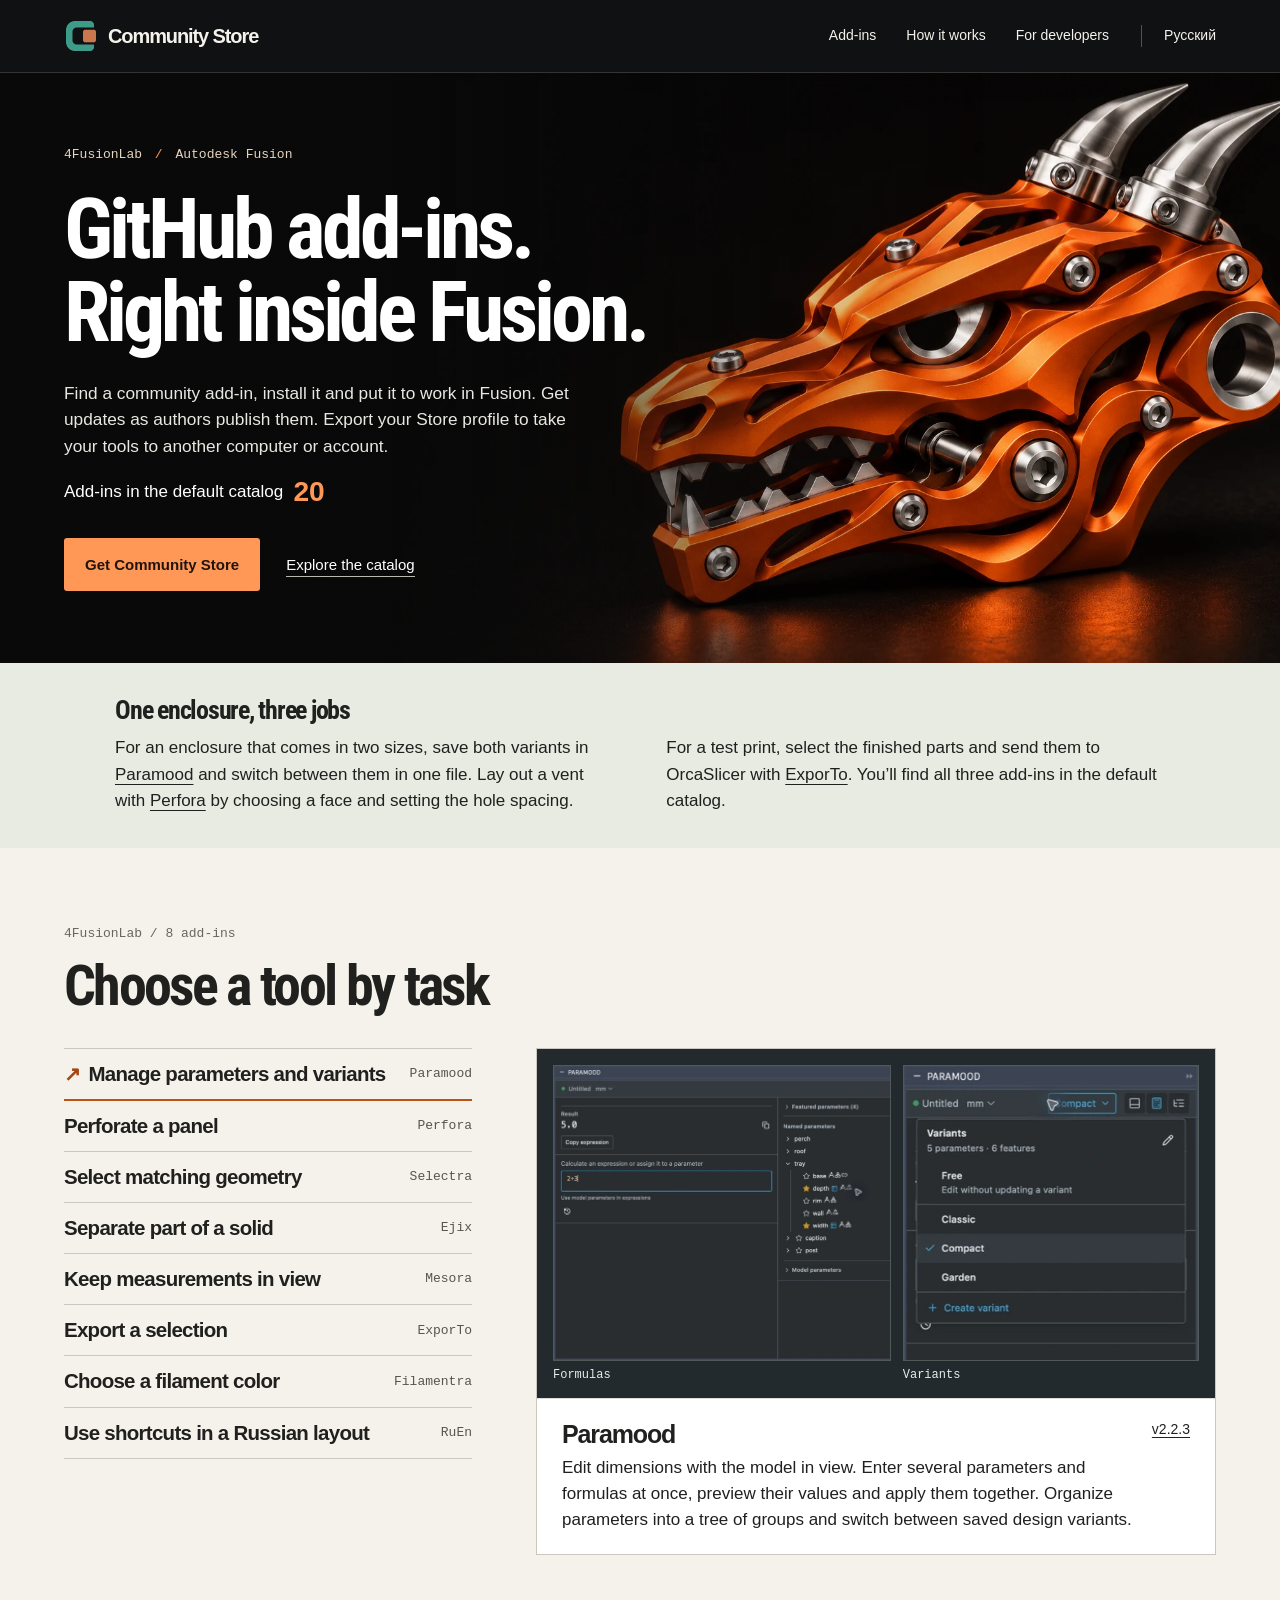
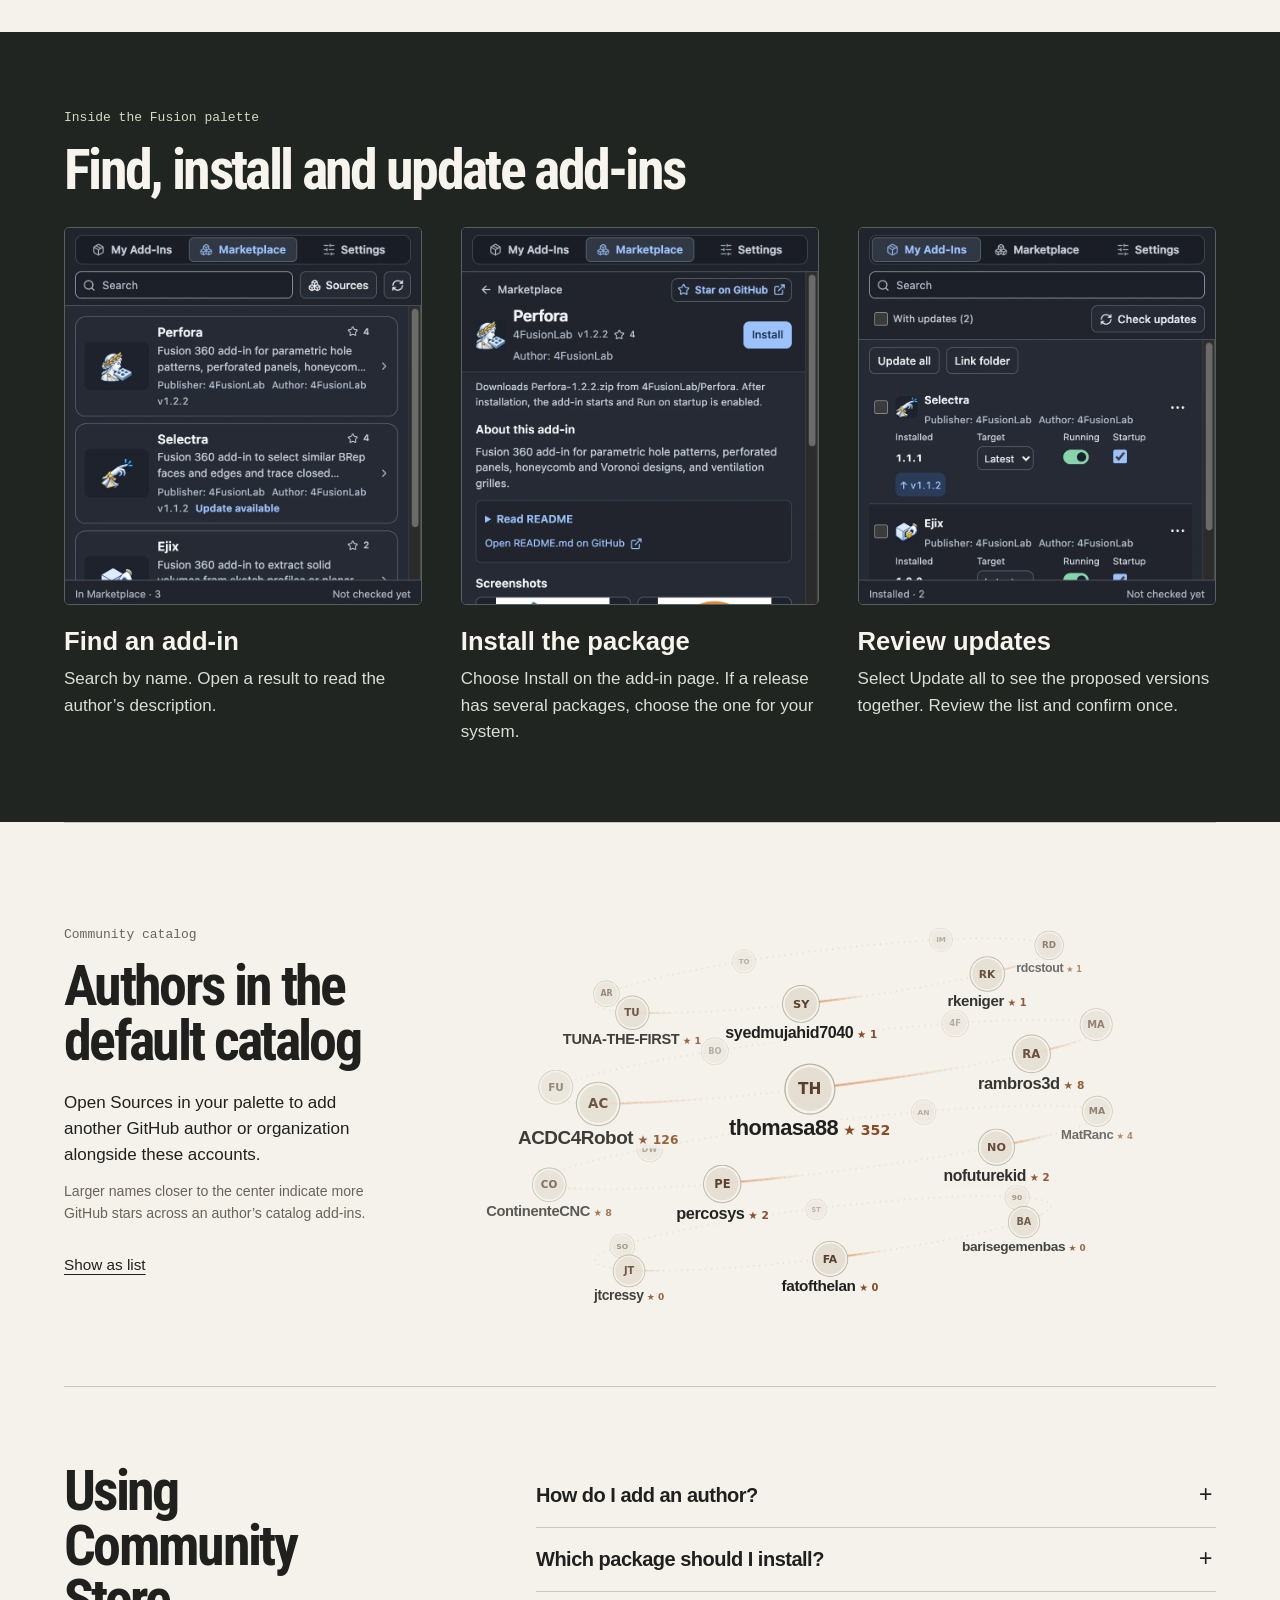
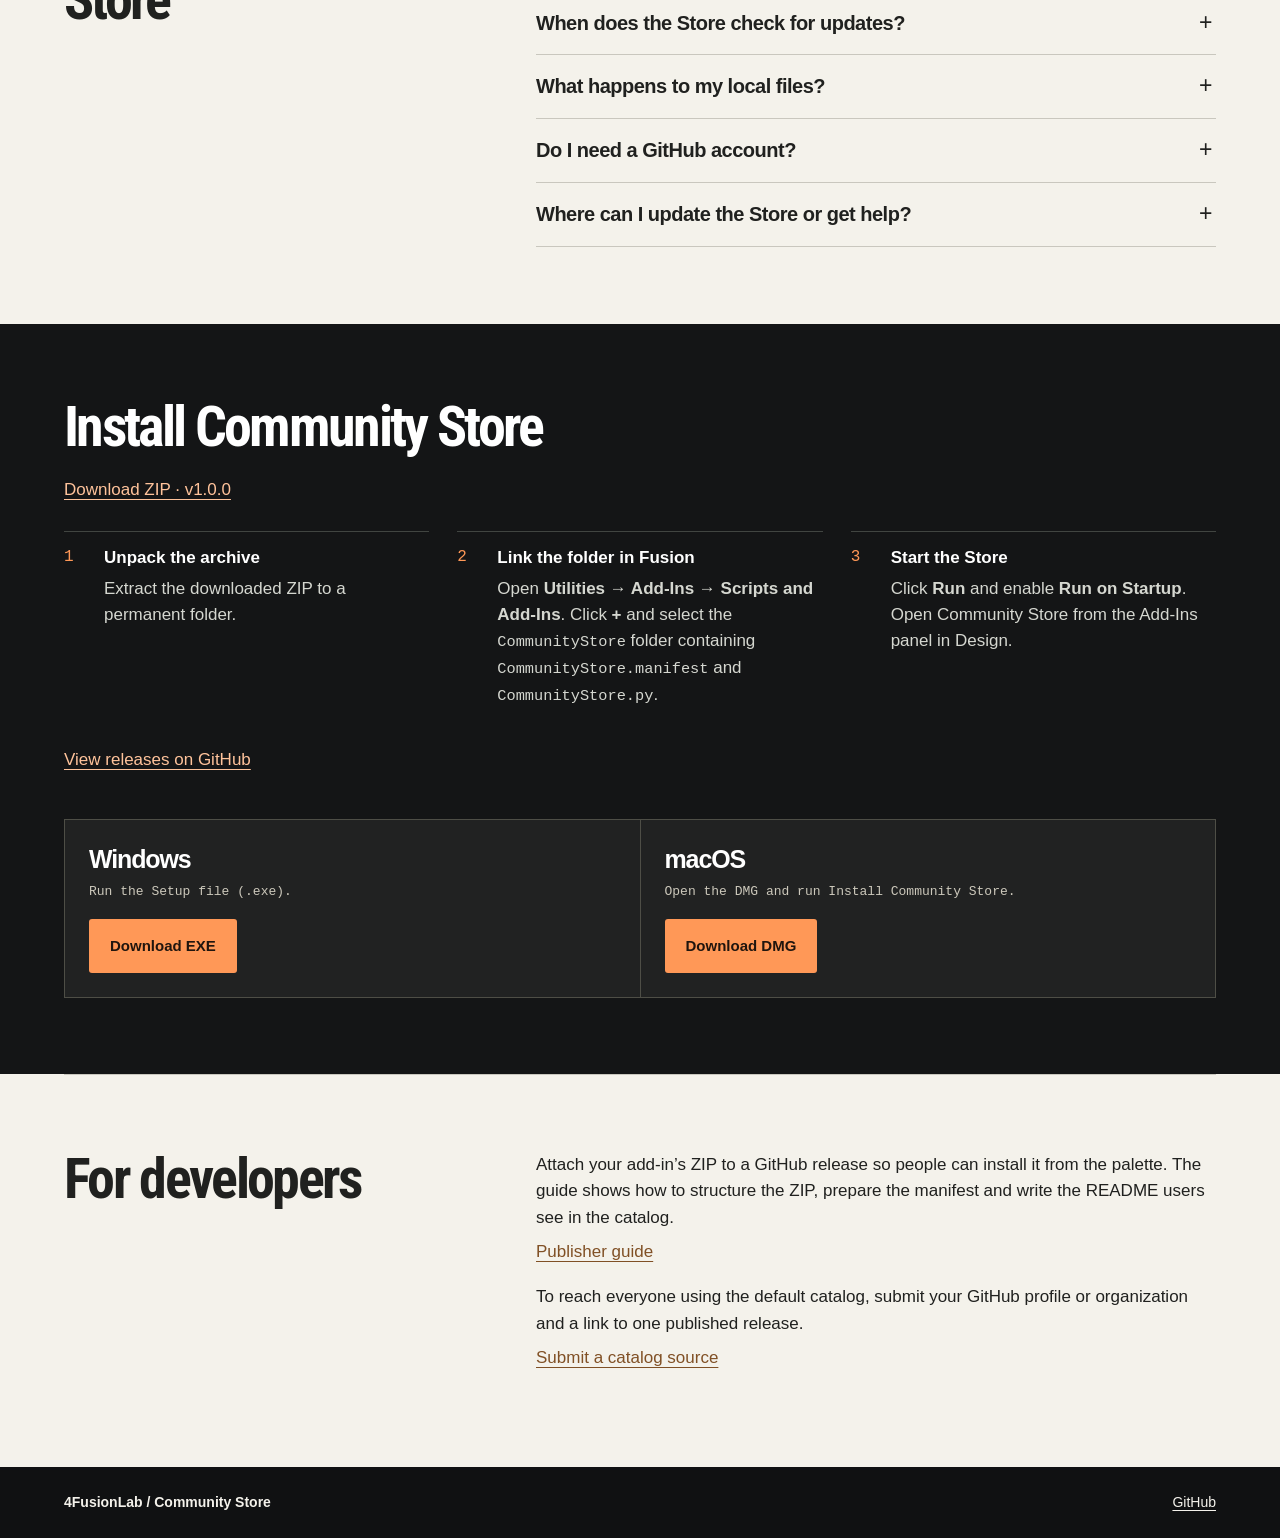
==== commit fab5c7a8: "feat(site): animate catalog authors by automatically aggregated GitHub stars" ====
--- a/docs/pages/index.html
+++ b/docs/pages/index.html
@@ -48,6 +48,7 @@
         <meta name="twitter:card" content="summary_large_image" />
         <link rel="icon" href="assets/mark.png" />
         <link rel="stylesheet" href="style.css" />
+        <script defer src="author-stars.js"></script>
         <script defer src="views.js"></script>
         <script type="application/ld+json">
             {
@@ -447,11 +448,14 @@
                 <div>
                     <p class="label">Community catalog</p>
                     <h2>Authors in the default catalog</h2>
-                </div>
-                <div>
-                    <p>
+                    <p class="source-copy">
                         Open Sources in your palette to add another GitHub author or organization alongside these accounts.
                     </p>
+                    <p class="source-key">Larger names closer to the center indicate more GitHub stars across an author’s catalog add-ins.</p>
+                    <button type="button" class="cloud-mode" hidden>Show as list</button>
+                </div>
+                <div class="author-cloud">
+                    <canvas aria-hidden="true"></canvas>
                     <ul data-owners></ul>
                 </div>
             </section>
--- a/docs/pages/style.css
+++ b/docs/pages/style.css
@@ -895,16 +895,73 @@
     color: #d3cfc8;
     font-size: 12px;
 }
+#sources {
+    grid-template-columns: minmax(220px, .73fr) minmax(0, 1.75fr);
+    align-items: center;
+    gap: clamp(18px, 3vw, 52px);
+}
+.source-copy { margin-top: 1.25em; max-width: 36ch; }
+.source-key { margin-top: 12px; font-size: .83rem; color: #696458; max-width: 40ch; }
+.cloud-mode {
+    margin-top: 20px;
+    padding: 8px 0;
+    background: none;
+    border: 0;
+    color: var(--ink);
+    font: inherit;
+    font-size: .9rem;
+    text-decoration: underline;
+    text-underline-offset: .28em;
+    cursor: pointer;
+}
+.author-cloud { position: relative; isolation: isolate; min-width: 0; }
+.author-cloud canvas { position: absolute; inset: 0; width: 100%; height: 100%; pointer-events: none; }
 [data-owners] {
-    display: flex;
-    flex-wrap: wrap;
-    gap: 6px 16px;
-    list-style: none;
-    padding: 0;
-    margin: 16px 0;
-}
-[data-owners] a {
-    margin: 0;
+    display: flex; flex-wrap: wrap; align-content: center;
+    gap: 6px 16px; padding: 0; margin: 0; list-style: none;
+}
+.author-cloud a {
+    display: inline-flex; align-items: center; gap: 7px;
+    margin: 0; min-height: 38px;
+    color: var(--ink); font-weight: 550; text-decoration: none;
+}
+.author-cloud a:is(:hover,:focus-visible) { color: #91471b; }
+.author-avatar {
+    position: relative; display: grid; place-items: center; flex: none;
+    width: 34px; height: 34px; border-radius: 50%; overflow: hidden;
+    background: #e5dfd3; color: #593e2d; font: 650 12px/1 system-ui;
+    box-shadow: 0 0 0 2px var(--cream), 0 0 0 3px #b9b3a4;
+}
+.author-avatar img { position: absolute; width: 100%; height: 100%; object-fit: cover; }
+.orbiting [data-owners] { height: clamp(350px, 32vw, 470px); position: relative; }
+.orbiting li { position: absolute; top: 0; left: 0; width: max-content; }
+.orbiting li { transform-origin: top center; }
+.orbiting a {
+    display: grid;
+    grid-template-columns: auto auto;
+    justify-content: center;
+    align-items: baseline;
+    gap: 4px;
+}
+.orbiting .author-avatar { grid-column: 1 / -1; justify-self: center; }
+.orbiting .author-name {
+    background: var(--cream);
+    line-height: 1.15;
+    letter-spacing: -.025em;
+}
+.orbiting .author-score { background: var(--cream); }
+.orbiting a:focus-visible { outline-color: #99521f; border-radius: 4px; }
+.author-score { white-space: nowrap; color: #8b4a24; font: 600 11px/1.3 system-ui; }
+.orbiting .unlabelled:not(:focus-within):not(:hover) .author-name,
+.orbiting .unlabelled:not(:focus-within):not(:hover) .author-score { opacity: 0; }
+.orbiting li:focus-within, .orbiting li:hover { z-index: 100 !important; opacity: 1 !important; }
+.orbiting a:is(:hover,:focus-visible) .author-avatar { box-shadow: 0 0 0 3px var(--orange); }
+@media (max-width: 780px) {
+    #sources { grid-template-columns: minmax(0, 1fr); }
+    #sources h2 { max-width: 20ch; }
+    .source-copy { max-width: 52ch; }
+    .orbiting [data-owners] { height: 350px; }
+    .author-cloud a { font-size: 14px; }
 }
 .update-example {
     display: grid;
